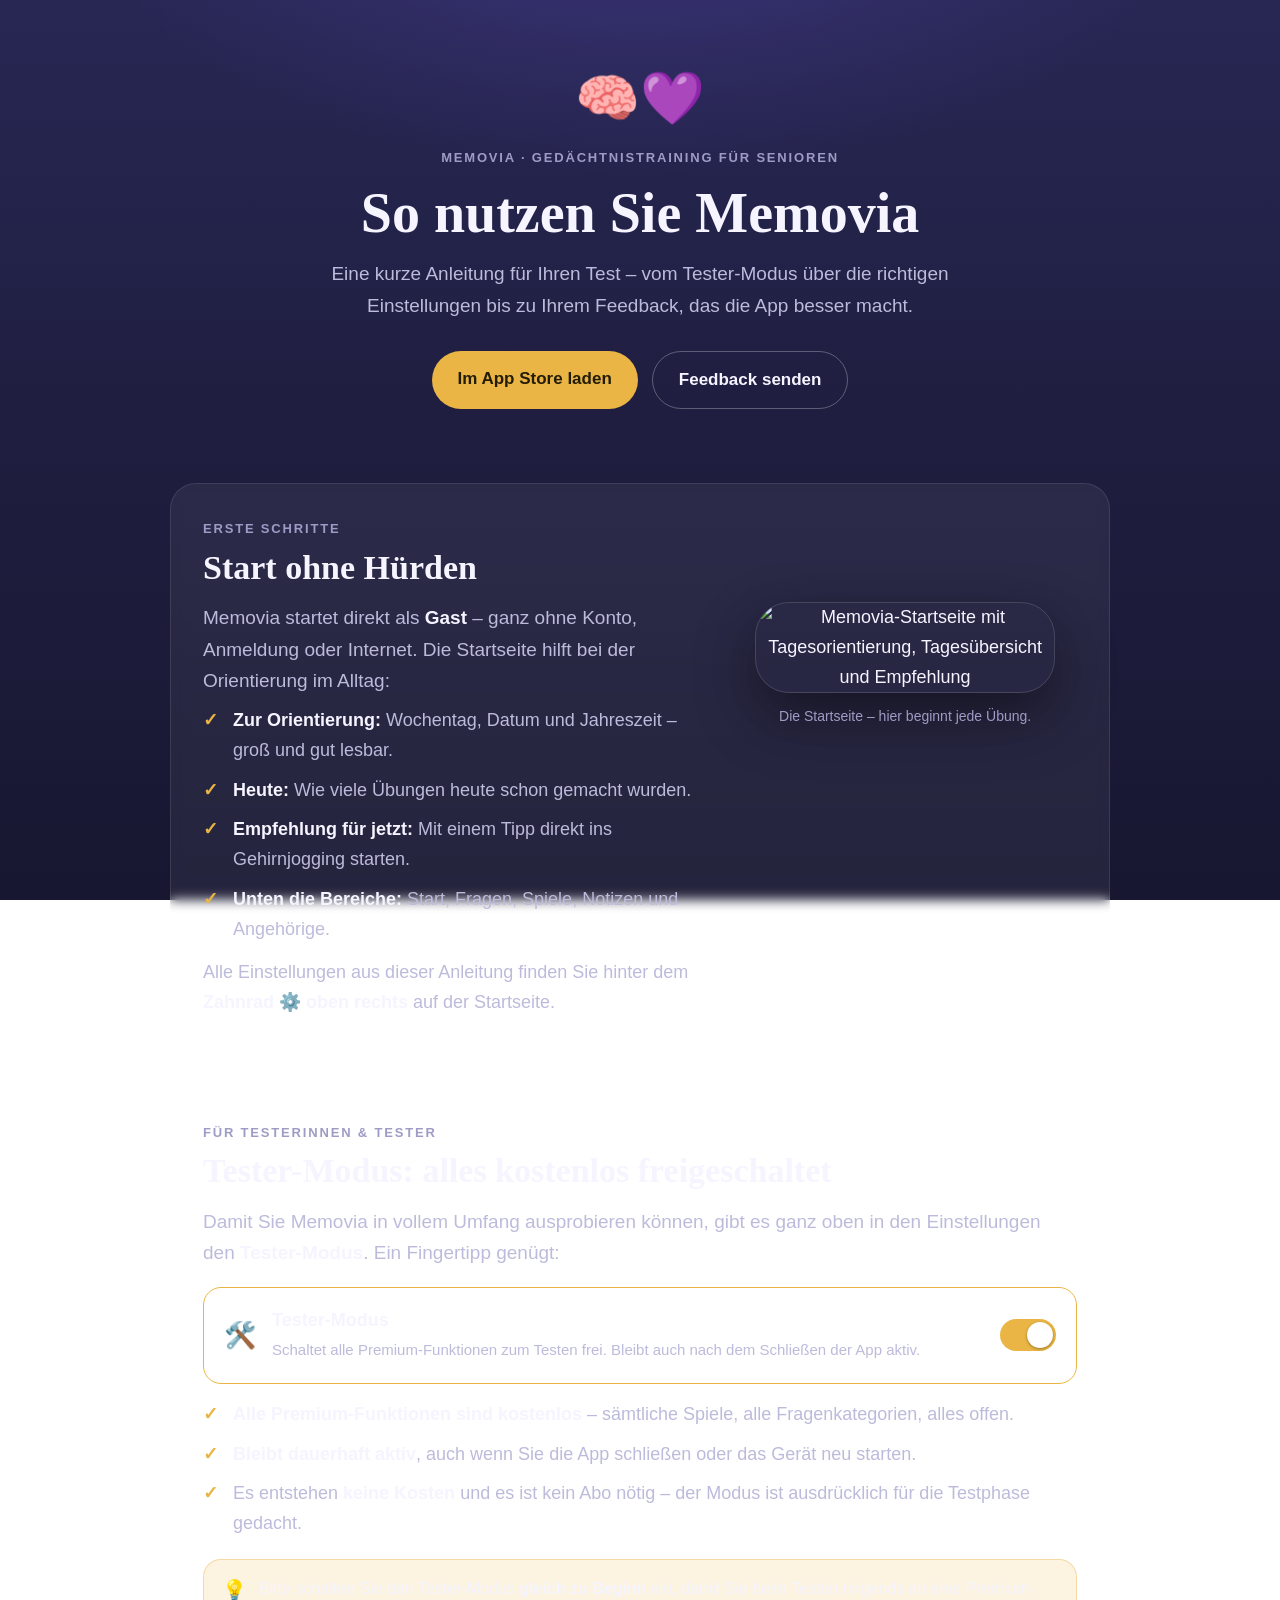
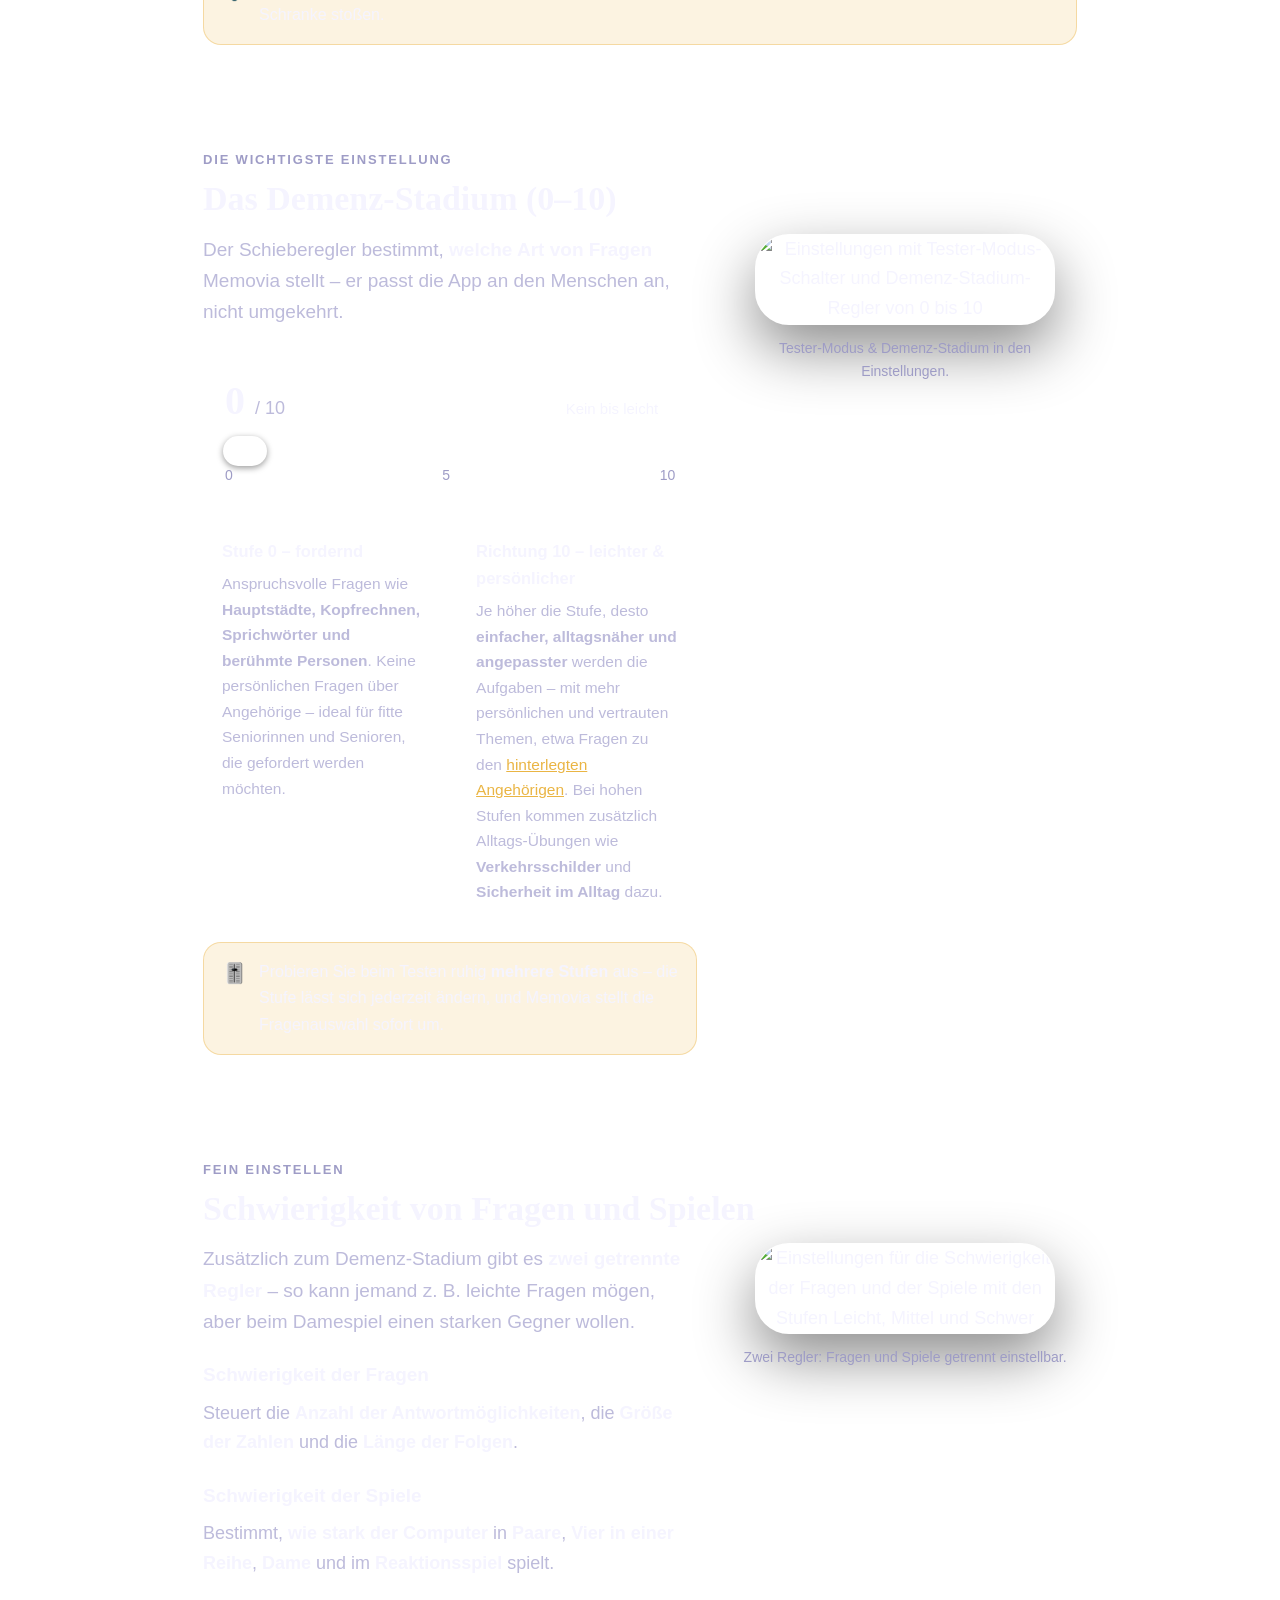
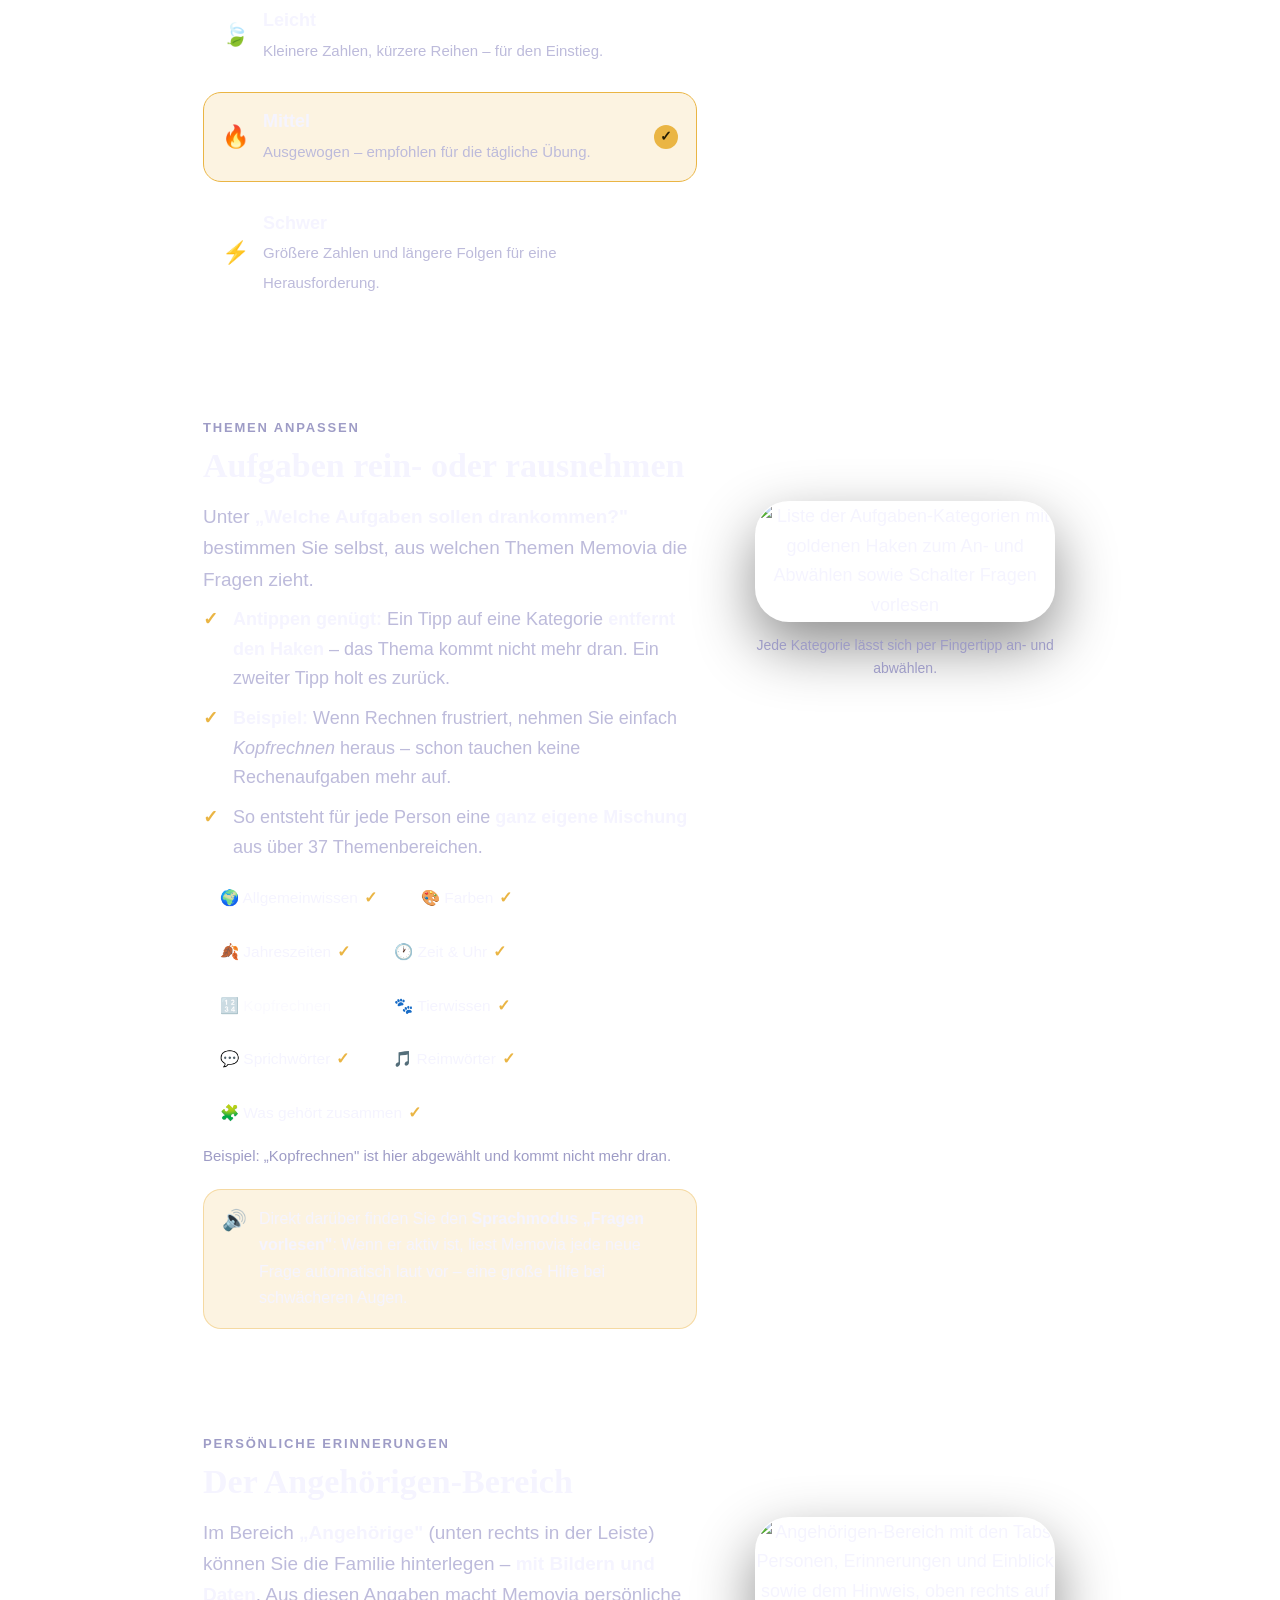
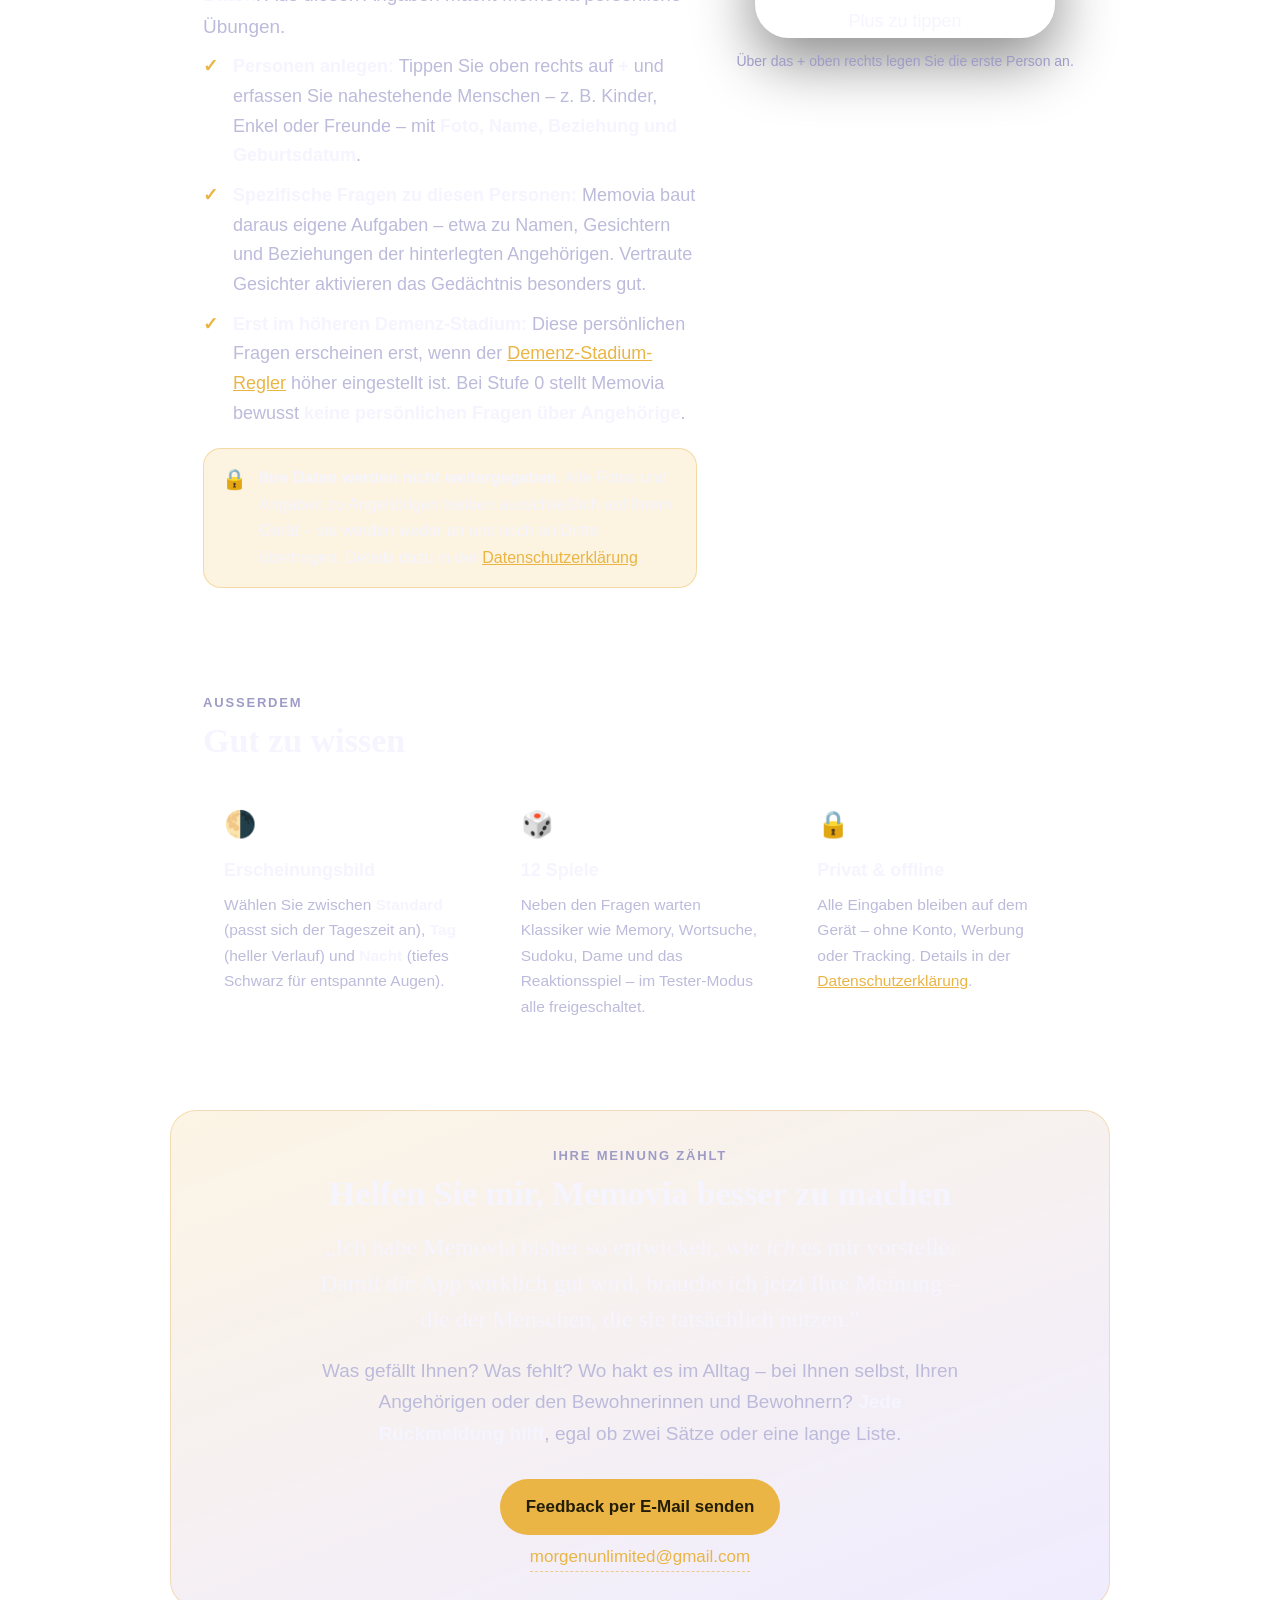
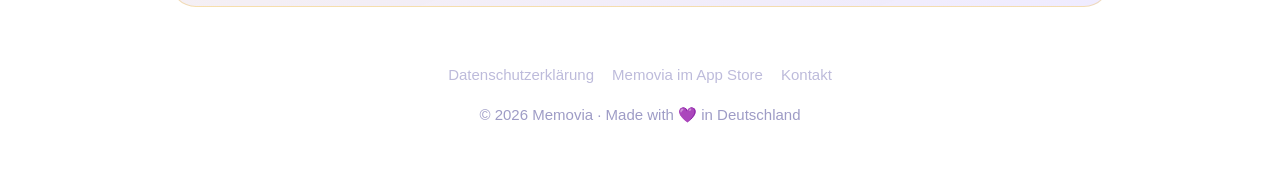
==== anleitung.html @ 02085c8c "Add files via upload" ====
<!DOCTYPE html>
<html lang="de">
<head>
<meta charset="UTF-8">
<meta name="viewport" content="width=device-width, initial-scale=1.0">
<title>Anleitung · Memovia</title>
<meta name="description" content="So nutzen Sie Memovia richtig: Tester-Modus, Demenz-Stadium, Schwierigkeit von Fragen und Spielen, Aufgaben auswählen – und wie Sie mir Ihr Feedback senden.">
<style>
  :root{
    --bg-top:#282754;
    --bg-mid:#1f1e40;
    --bg-bottom:#181731;
    --card:rgba(255,255,255,.06);
    --card-strong:rgba(255,255,255,.09);
    --card-border:rgba(255,255,255,.10);
    --gold:#EAB544;
    --gold-deep:#D99F2B;
    --gold-soft:rgba(234,181,68,.16);
    --text:#F5F4FF;
    --muted:#BDBBDB;
    --eyebrow:#9E9CC6;
    --radius:26px;
    --radius-sm:18px;
    --serif:'Iowan Old Style','Palatino Linotype','Book Antiqua',Georgia,'Times New Roman',serif;
    --sans:-apple-system,BlinkMacSystemFont,'SF Pro Text','Segoe UI',Roboto,'Helvetica Neue',Arial,sans-serif;
  }
  *{margin:0;padding:0;box-sizing:border-box;}
  html{scroll-behavior:smooth;}
  @media (prefers-reduced-motion: reduce){ html{scroll-behavior:auto;} }
  body{
    font-family:var(--sans);
    color:var(--text);
    background:
      radial-gradient(900px 480px at 50% -120px, rgba(126,97,255,.22), transparent 62%),
      linear-gradient(180deg, var(--bg-top) 0%, var(--bg-mid) 46%, var(--bg-bottom) 100%);
    background-attachment:fixed;
    font-size:18px;
    line-height:1.65;
    -webkit-font-smoothing:antialiased;
  }
  .wrap{max-width:980px;margin:0 auto;padding:0 20px 64px;}

  /* ---------- Header ---------- */
  header{padding:72px 0 40px;text-align:center;}
  .logo{font-size:52px;line-height:1;margin-bottom:18px;}
  .eyebrow{
    font-size:13px;font-weight:700;letter-spacing:.14em;text-transform:uppercase;
    color:var(--eyebrow);
  }
  h1{
    font-family:var(--serif);
    font-size:clamp(38px,6vw,56px);
    font-weight:700;line-height:1.12;
    margin:10px 0 14px;
  }
  .sub{max-width:620px;margin:0 auto;color:var(--muted);font-size:19px;}
  .cta-row{display:flex;gap:14px;justify-content:center;flex-wrap:wrap;margin-top:30px;}
  .btn{
    display:inline-block;text-decoration:none;font-weight:600;font-size:17px;
    padding:14px 26px;border-radius:999px;transition:transform .15s ease, background .15s ease;
  }
  .btn:active{transform:scale(.97);}
  .btn-gold{background:var(--gold);color:#241d05;}
  .btn-gold:hover{background:#F2C25B;}
  .btn-ghost{border:1.5px solid rgba(255,255,255,.28);color:var(--text);}
  .btn-ghost:hover{background:rgba(255,255,255,.07);}

  /* ---------- Sections / Cards ---------- */
  section{margin-top:34px;}
  .card{
    background:var(--card);
    border:1px solid var(--card-border);
    border-radius:var(--radius);
    padding:34px 32px;
    backdrop-filter:blur(6px);
  }
  .card .eyebrow{display:block;margin-bottom:8px;}
  h2{
    font-family:var(--serif);
    font-size:clamp(26px,3.6vw,34px);
    font-weight:700;line-height:1.2;
    margin-bottom:14px;
  }
  h3{font-size:19px;font-weight:700;margin:22px 0 8px;}
  p{color:var(--muted);}
  p strong, li strong{color:var(--text);font-weight:650;}
  .lead{font-size:19px;}
  ul.clean{list-style:none;margin-top:10px;}
  ul.clean li{
    position:relative;padding-left:30px;margin-bottom:10px;color:var(--muted);
  }
  ul.clean li::before{
    content:"✓";position:absolute;left:0;top:0;
    color:var(--gold);font-weight:800;
  }

  /* Zwei-Spalten-Layout mit Screenshot */
  .row{display:grid;grid-template-columns:1.15fr .8fr;gap:36px;align-items:start;}
  .shot{margin:0;text-align:center;}
  .shot img{
    width:100%;max-width:300px;height:auto;
    border-radius:34px;
    border:1px solid rgba(255,255,255,.14);
    box-shadow:0 24px 60px rgba(0,0,0,.45);
  }
  .shot figcaption{font-size:14px;color:var(--eyebrow);margin-top:12px;}

  /* ---------- Nachgebaute App-Elemente ---------- */
  .ui-toggle-card{
    display:flex;align-items:center;gap:16px;
    background:var(--card-strong);
    border:1.5px solid var(--gold);
    border-radius:var(--radius-sm);
    padding:18px 20px;margin:18px 0 6px;
  }
  .ui-toggle-card .ico{font-size:26px;}
  .ui-toggle-card .txt{flex:1;}
  .ui-toggle-card .txt b{display:block;color:var(--text);font-size:18px;}
  .ui-toggle-card .txt span{font-size:15px;color:var(--muted);}
  .switch{
    flex:none;width:56px;height:32px;border-radius:999px;background:var(--gold);position:relative;
  }
  .switch::after{
    content:"";position:absolute;top:3px;right:3px;width:26px;height:26px;border-radius:50%;
    background:#fff;box-shadow:0 1px 3px rgba(0,0,0,.35);
  }

  .option{
    display:flex;align-items:center;gap:14px;
    background:var(--card-strong);
    border:1.5px solid transparent;
    border-radius:var(--radius-sm);
    padding:14px 18px;margin-top:12px;
  }
  .option .ico{font-size:22px;flex:none;}
  .option .txt{flex:1;}
  .option .txt b{display:block;color:var(--text);}
  .option .txt span{font-size:15px;color:var(--muted);}
  .option .ring{
    flex:none;width:24px;height:24px;border-radius:50%;
    border:2px solid rgba(255,255,255,.35);
  }
  .option.selected{border-color:var(--gold);background:var(--gold-soft);}
  .option.selected .ring{
    border:none;background:var(--gold);color:#241d05;
    display:flex;align-items:center;justify-content:center;
    font-size:14px;font-weight:900;
  }
  .option.selected .ring::after{content:"✓";}

  /* Slider-Nachbau Demenz-Stadium */
  .slider-demo{
    background:var(--card-strong);
    border-radius:var(--radius-sm);
    padding:22px 22px 16px;margin-top:18px;
  }
  .slider-top{display:flex;align-items:baseline;justify-content:space-between;gap:12px;margin-bottom:14px;}
  .slider-top .big{font-family:var(--serif);font-size:40px;font-weight:700;}
  .slider-top .big small{font-size:18px;color:var(--muted);font-family:var(--sans);font-weight:500;}
  .pill{
    border:1px solid rgba(255,255,255,.3);border-radius:999px;
    padding:6px 16px;font-size:15px;color:var(--text);white-space:nowrap;
  }
  .track{position:relative;height:6px;border-radius:999px;background:rgba(255,255,255,.18);}
  .knob{
    position:absolute;left:0;top:50%;transform:translate(-2px,-50%);
    width:44px;height:30px;border-radius:999px;background:#fff;
    box-shadow:0 2px 6px rgba(0,0,0,.4);
  }
  .scale{display:flex;justify-content:space-between;font-size:14px;color:var(--eyebrow);margin-top:10px;}
  .stage-grid{display:grid;grid-template-columns:1fr 1fr;gap:14px;margin-top:18px;}
  .stage{
    background:rgba(255,255,255,.05);border:1px solid var(--card-border);
    border-radius:var(--radius-sm);padding:16px 18px;font-size:15.5px;color:var(--muted);
  }
  .stage b{display:block;color:var(--text);font-size:16.5px;margin-bottom:6px;}

  /* Kategorien-Chips */
  .chips{display:flex;flex-wrap:wrap;gap:10px;margin-top:14px;}
  .chip{
    background:var(--card-strong);border:1px solid var(--card-border);
    border-radius:999px;padding:8px 16px;font-size:15.5px;color:var(--text);white-space:nowrap;
  }
  .chip .ok{color:var(--gold);font-weight:800;margin-left:6px;}
  .chip.off{opacity:.45;}
  .chip.off .ok{visibility:hidden;}

  .hint{
    display:flex;gap:12px;align-items:flex-start;
    background:var(--gold-soft);border:1px solid rgba(234,181,68,.4);
    border-radius:var(--radius-sm);padding:16px 18px;margin-top:20px;
    font-size:16px;color:var(--text);
  }
  .hint .ico{font-size:20px;line-height:1.4;}

  /* Gut zu wissen */
  .mini-grid{display:grid;grid-template-columns:repeat(3,1fr);gap:16px;margin-top:20px;}
  .mini{
    background:var(--card-strong);border:1px solid var(--card-border);
    border-radius:var(--radius-sm);padding:20px;
  }
  .mini .ico{font-size:26px;margin-bottom:10px;display:block;}
  .mini b{display:block;margin-bottom:6px;}
  .mini p{font-size:15.5px;}

  /* Feedback */
  .feedback{
    text-align:center;
    background:linear-gradient(160deg, rgba(234,181,68,.14), rgba(126,97,255,.12));
    border:1px solid rgba(234,181,68,.35);
  }
  .feedback .lead{max-width:640px;margin:0 auto 6px;}
  .mail{
    display:inline-block;margin-top:8px;font-size:17px;color:var(--gold);
    text-decoration:none;border-bottom:1px dashed rgba(234,181,68,.6);
  }
  .quote{
    font-family:var(--serif);font-size:clamp(20px,3vw,24px);color:var(--text);
    max-width:660px;margin:6px auto 18px;line-height:1.5;
  }

  footer{
    text-align:center;margin-top:56px;color:var(--eyebrow);font-size:15px;
  }
  footer a{color:var(--muted);text-decoration:none;border-bottom:1px solid rgba(255,255,255,.2);}
  footer a:hover{color:var(--text);}
  .foot-links{display:flex;gap:18px;justify-content:center;flex-wrap:wrap;margin-bottom:14px;}

  a:focus-visible,.btn:focus-visible{outline:3px solid var(--gold);outline-offset:3px;border-radius:8px;}

  @media (max-width:760px){
    body{font-size:17px;}
    .card{padding:26px 20px;}
    .row{grid-template-columns:1fr;gap:26px;}
    .shot{order:2;}
    .stage-grid{grid-template-columns:1fr;}
    .mini-grid{grid-template-columns:1fr;}
    header{padding:56px 0 32px;}
  }
</style>
</head>
<body>
<div class="wrap">

  <!-- ================= HEADER ================= -->
  <header>
    <div class="logo">🧠💜</div>
    <span class="eyebrow">Memovia · Gedächtnistraining für Senioren</span>
    <h1>So nutzen Sie Memovia</h1>
    <p class="sub">Eine kurze Anleitung für Ihren Test – vom Tester-Modus über die richtigen
    Einstellungen bis zu Ihrem Feedback, das die App besser macht.</p>
    <div class="cta-row">
      <a class="btn btn-gold" href="https://apps.apple.com/de/app/id6776669353">Im App&nbsp;Store laden</a>
      <a class="btn btn-ghost" href="#feedback">Feedback senden</a>
    </div>
  </header>

  <!-- ================= ERSTE SCHRITTE ================= -->
  <section>
    <div class="card">
      <span class="eyebrow">Erste Schritte</span>
      <h2>Start ohne Hürden</h2>
      <div class="row">
        <div>
          <p class="lead">Memovia startet direkt als <strong>Gast</strong> – ganz ohne Konto,
          Anmeldung oder Internet. Die Startseite hilft bei der Orientierung im Alltag:</p>
          <ul class="clean">
            <li><strong>Zur Orientierung:</strong> Wochentag, Datum und Jahreszeit – groß und gut lesbar.</li>
            <li><strong>Heute:</strong> Wie viele Übungen heute schon gemacht wurden.</li>
            <li><strong>Empfehlung für jetzt:</strong> Mit einem Tipp direkt ins Gehirnjogging starten.</li>
            <li><strong>Unten die Bereiche:</strong> Start, Fragen, Spiele, Notizen und Angehörige.</li>
          </ul>
          <p style="margin-top:14px;">Alle Einstellungen aus dieser Anleitung finden Sie hinter dem
          <strong>Zahnrad&nbsp;⚙️ oben rechts</strong> auf der Startseite.</p>
        </div>
        <figure class="shot">
          <img src="images/01-startseite.png" alt="Memovia-Startseite mit Tagesorientierung, Tagesübersicht und Empfehlung">
          <figcaption>Die Startseite – hier beginnt jede Übung.</figcaption>
        </figure>
      </div>
    </div>
  </section>

  <!-- ================= TESTER-MODUS ================= -->
  <section>
    <div class="card">
      <span class="eyebrow">Für Testerinnen &amp; Tester</span>
      <h2>Tester-Modus: alles kostenlos freigeschaltet</h2>
      <p class="lead">Damit Sie Memovia in vollem Umfang ausprobieren können, gibt es ganz oben in den
      Einstellungen den <strong>Tester-Modus</strong>. Ein Fingertipp genügt:</p>

      <div class="ui-toggle-card" role="img" aria-label="Tester-Modus, eingeschaltet">
        <span class="ico">🛠️</span>
        <span class="txt">
          <b>Tester-Modus</b>
          <span>Schaltet alle Premium-Funktionen zum Testen frei. Bleibt auch nach dem Schließen der App aktiv.</span>
        </span>
        <span class="switch" aria-hidden="true"></span>
      </div>

      <ul class="clean" style="margin-top:16px;">
        <li><strong>Alle Premium-Funktionen sind kostenlos</strong> – sämtliche Spiele, alle Fragenkategorien, alles offen.</li>
        <li><strong>Bleibt dauerhaft aktiv</strong>, auch wenn Sie die App schließen oder das Gerät neu starten.</li>
        <li>Es entstehen <strong>keine Kosten</strong> und es ist kein Abo nötig – der Modus ist ausdrücklich für die Testphase gedacht.</li>
      </ul>

      <div class="hint">
        <span class="ico">💡</span>
        <span>Bitte schalten Sie den Tester-Modus <strong>gleich zu Beginn</strong> ein, damit Sie beim
        Testen nirgends an eine Premium-Schranke stoßen.</span>
      </div>
    </div>
  </section>

  <!-- ================= DEMENZ-STADIUM ================= -->
  <section id="demenz">
    <div class="card">
      <span class="eyebrow">Die wichtigste Einstellung</span>
      <h2>Das Demenz-Stadium (0–10)</h2>
      <div class="row">
        <div>
          <p class="lead">Der Schieberegler bestimmt, <strong>welche Art von Fragen</strong> Memovia stellt –
          er passt die App an den Menschen an, nicht umgekehrt.</p>

          <div class="slider-demo" role="img" aria-label="Demenz-Stadium-Regler, Stufe 0 von 10, Beschriftung: Kein bis leicht">
            <div class="slider-top">
              <span class="big">0 <small>/ 10</small></span>
              <span class="pill">Kein bis leicht</span>
            </div>
            <div class="track"><span class="knob"></span></div>
            <div class="scale"><span>0</span><span>5</span><span>10</span></div>
          </div>

          <div class="stage-grid">
            <div class="stage">
              <b>Stufe 0 – fordernd</b>
              Anspruchsvolle Fragen wie <strong>Hauptstädte, Kopfrechnen, Sprichwörter und berühmte
              Personen</strong>. Keine persönlichen Fragen über Angehörige – ideal für fitte
              Seniorinnen und Senioren, die gefordert werden möchten.
            </div>
            <div class="stage">
              <b>Richtung 10 – leichter &amp; persönlicher</b>
              Je höher die Stufe, desto <strong>einfacher, alltagsnäher und angepasster</strong> werden
              die Aufgaben – mit mehr persönlichen und vertrauten Themen, etwa Fragen zu den
              <a href="#angehoerige" style="color:var(--gold);">hinterlegten Angehörigen</a>. Bei
              hohen Stufen kommen zusätzlich Alltags-Übungen wie <strong>Verkehrsschilder</strong>
              und <strong>Sicherheit im Alltag</strong> dazu.
            </div>
          </div>

          <div class="hint">
            <span class="ico">🎚️</span>
            <span>Probieren Sie beim Testen ruhig <strong>mehrere Stufen</strong> aus – die Stufe lässt
            sich jederzeit ändern, und Memovia stellt die Fragenauswahl sofort um.</span>
          </div>
        </div>
        <figure class="shot">
          <img src="images/02-tester-demenz.png" alt="Einstellungen mit Tester-Modus-Schalter und Demenz-Stadium-Regler von 0 bis 10">
          <figcaption>Tester-Modus &amp; Demenz-Stadium in den Einstellungen.</figcaption>
        </figure>
      </div>
    </div>
  </section>

  <!-- ================= SCHWIERIGKEIT ================= -->
  <section>
    <div class="card">
      <span class="eyebrow">Fein einstellen</span>
      <h2>Schwierigkeit von Fragen und Spielen</h2>
      <div class="row">
        <div>
          <p class="lead">Zusätzlich zum Demenz-Stadium gibt es <strong>zwei getrennte Regler</strong> –
          so kann jemand z.&nbsp;B. leichte Fragen mögen, aber beim Damespiel einen starken Gegner wollen.</p>

          <h3>Schwierigkeit der Fragen</h3>
          <p>Steuert die <strong>Anzahl der Antwortmöglichkeiten</strong>, die <strong>Größe der
          Zahlen</strong> und die <strong>Länge der Folgen</strong>.</p>

          <h3>Schwierigkeit der Spiele</h3>
          <p>Bestimmt, <strong>wie stark der Computer</strong> in <strong>Paare</strong>,
          <strong>Vier in einer Reihe</strong>, <strong>Dame</strong> und im
          <strong>Reaktionsspiel</strong> spielt.</p>

          <div aria-label="Beispiel der drei Schwierigkeitsstufen">
            <div class="option">
              <span class="ico">🍃</span>
              <span class="txt"><b>Leicht</b><span>Kleinere Zahlen, kürzere Reihen – für den Einstieg.</span></span>
              <span class="ring"></span>
            </div>
            <div class="option selected">
              <span class="ico">🔥</span>
              <span class="txt"><b>Mittel</b><span>Ausgewogen – empfohlen für die tägliche Übung.</span></span>
              <span class="ring"></span>
            </div>
            <div class="option">
              <span class="ico">⚡</span>
              <span class="txt"><b>Schwer</b><span>Größere Zahlen und längere Folgen für eine Herausforderung.</span></span>
              <span class="ring"></span>
            </div>
          </div>
        </div>
        <figure class="shot">
          <img src="images/03-schwierigkeit.png" alt="Einstellungen für die Schwierigkeit der Fragen und der Spiele mit den Stufen Leicht, Mittel und Schwer">
          <figcaption>Zwei Regler: Fragen und Spiele getrennt einstellbar.</figcaption>
        </figure>
      </div>
    </div>
  </section>

  <!-- ================= AUFGABEN AUSWÄHLEN ================= -->
  <section>
    <div class="card">
      <span class="eyebrow">Themen anpassen</span>
      <h2>Aufgaben rein- oder rausnehmen</h2>
      <div class="row">
        <div>
          <p class="lead">Unter <strong>„Welche Aufgaben sollen drankommen?"</strong> bestimmen Sie
          selbst, aus welchen Themen Memovia die Fragen zieht.</p>
          <ul class="clean">
            <li><strong>Antippen genügt:</strong> Ein Tipp auf eine Kategorie <strong>entfernt den
            Haken</strong> – das Thema kommt nicht mehr dran. Ein zweiter Tipp holt es zurück.</li>
            <li><strong>Beispiel:</strong> Wenn Rechnen frustriert, nehmen Sie einfach
            <em>Kopfrechnen</em> heraus – schon tauchen keine Rechenaufgaben mehr auf.</li>
            <li>So entsteht für jede Person eine <strong>ganz eigene Mischung</strong> aus über
            37 Themenbereichen.</li>
          </ul>

          <div class="chips" aria-label="Beispiele für Aufgaben-Kategorien">
            <span class="chip">🌍 Allgemeinwissen<span class="ok">✓</span></span>
            <span class="chip">🎨 Farben<span class="ok">✓</span></span>
            <span class="chip">🍂 Jahreszeiten<span class="ok">✓</span></span>
            <span class="chip">🕐 Zeit &amp; Uhr<span class="ok">✓</span></span>
            <span class="chip off">🔢 Kopfrechnen<span class="ok">✓</span></span>
            <span class="chip">🐾 Tierwissen<span class="ok">✓</span></span>
            <span class="chip">💬 Sprichwörter<span class="ok">✓</span></span>
            <span class="chip">🎵 Reimwörter<span class="ok">✓</span></span>
            <span class="chip">🧩 Was gehört zusammen<span class="ok">✓</span></span>
          </div>
          <p style="font-size:15px;margin-top:10px;color:var(--eyebrow);">Beispiel: „Kopfrechnen" ist hier abgewählt und kommt nicht mehr dran.</p>

          <div class="hint">
            <span class="ico">🔊</span>
            <span>Direkt darüber finden Sie den <strong>Sprachmodus „Fragen vorlesen"</strong>:
            Wenn er aktiv ist, liest Memovia jede neue Frage automatisch laut vor – eine große
            Hilfe bei schwächeren Augen.</span>
          </div>
        </div>
        <figure class="shot">
          <img src="images/04-aufgaben.png" alt="Liste der Aufgaben-Kategorien mit goldenen Haken zum An- und Abwählen sowie Schalter Fragen vorlesen">
          <figcaption>Jede Kategorie lässt sich per Fingertipp an- und abwählen.</figcaption>
        </figure>
      </div>
    </div>
  </section>

  <!-- ================= ANGEHÖRIGE ================= -->
  <section id="angehoerige">
    <div class="card">
      <span class="eyebrow">Persönliche Erinnerungen</span>
      <h2>Der Angehörigen-Bereich</h2>
      <div class="row">
        <div>
          <p class="lead">Im Bereich <strong>„Angehörige"</strong> (unten rechts in der Leiste)
          können Sie die Familie hinterlegen – <strong>mit Bildern und Daten</strong>. Aus diesen
          Angaben macht Memovia persönliche Übungen.</p>
          <ul class="clean">
            <li><strong>Personen anlegen:</strong> Tippen Sie oben rechts auf <strong>+</strong> und
            erfassen Sie nahestehende Menschen – z.&nbsp;B. Kinder, Enkel oder Freunde – mit
            <strong>Foto, Name, Beziehung und Geburtsdatum</strong>.</li>
            <li><strong>Spezifische Fragen zu diesen Personen:</strong> Memovia baut daraus eigene
            Aufgaben – etwa zu Namen, Gesichtern und Beziehungen der hinterlegten Angehörigen.
            Vertraute Gesichter aktivieren das Gedächtnis besonders gut.</li>
            <li><strong>Erst im höheren Demenz-Stadium:</strong> Diese persönlichen Fragen
            erscheinen erst, wenn der <a href="#demenz" style="color:var(--gold);">Demenz-Stadium-Regler</a>
            höher eingestellt ist. Bei Stufe&nbsp;0 stellt Memovia bewusst
            <strong>keine persönlichen Fragen über Angehörige</strong>.</li>
          </ul>

          <div class="hint">
            <span class="ico">🔒</span>
            <span><strong>Ihre Daten werden nicht weitergegeben.</strong> Alle Fotos und Angaben zu
            Angehörigen bleiben ausschließlich auf Ihrem Gerät – sie werden weder an uns noch an
            Dritte übertragen. Details dazu in der
            <a href="./" style="color:var(--gold);">Datenschutzerklärung</a>.</span>
          </div>
        </div>
        <figure class="shot">
          <img src="images/05-angehoerige.png" alt="Angehörigen-Bereich mit den Tabs Personen, Erinnerungen und Einblick sowie dem Hinweis, oben rechts auf Plus zu tippen">
          <figcaption>Über das + oben rechts legen Sie die erste Person an.</figcaption>
        </figure>
      </div>
    </div>
  </section>

  <!-- ================= GUT ZU WISSEN ================= -->
  <section>
    <div class="card">
      <span class="eyebrow">Außerdem</span>
      <h2>Gut zu wissen</h2>
      <div class="mini-grid">
        <div class="mini">
          <span class="ico">🌗</span>
          <b>Erscheinungsbild</b>
          <p>Wählen Sie zwischen <strong>Standard</strong> (passt sich der Tageszeit an),
          <strong>Tag</strong> (heller Verlauf) und <strong>Nacht</strong> (tiefes Schwarz für
          entspannte Augen).</p>
        </div>
        <div class="mini">
          <span class="ico">🎲</span>
          <b>12 Spiele</b>
          <p>Neben den Fragen warten Klassiker wie Memory, Wortsuche, Sudoku, Dame und das
          Reaktionsspiel – im Tester-Modus alle freigeschaltet.</p>
        </div>
        <div class="mini">
          <span class="ico">🔒</span>
          <b>Privat &amp; offline</b>
          <p>Alle Eingaben bleiben auf dem Gerät – ohne Konto, Werbung oder Tracking.
          Details in der <a href="./" style="color:var(--gold);">Datenschutzerklärung</a>.</p>
        </div>
      </div>
    </div>
  </section>

  <!-- ================= FEEDBACK ================= -->
  <section id="feedback">
    <div class="card feedback">
      <span class="eyebrow">Ihre Meinung zählt</span>
      <h2>Helfen Sie mir, Memovia besser zu machen</h2>
      <p class="quote">„Ich habe Memovia bisher so entwickelt, wie <em>ich</em> es mir vorstelle.
      Damit die App wirklich gut wird, brauche ich jetzt Ihre Meinung – die der Menschen,
      die sie tatsächlich nutzen."</p>
      <p class="lead">Was gefällt Ihnen? Was fehlt? Wo hakt es im Alltag – bei Ihnen selbst, Ihren
      Angehörigen oder den Bewohnerinnen und Bewohnern? <strong>Jede Rückmeldung hilft</strong>,
      egal ob zwei Sätze oder eine lange Liste.</p>
      <div class="cta-row">
        <a class="btn btn-gold" href="mailto:morgenunlimited@gmail.com?subject=Mein%20Feedback%20zu%20Memovia">Feedback per E-Mail senden</a>
      </div>
      <a class="mail" href="mailto:morgenunlimited@gmail.com?subject=Mein%20Feedback%20zu%20Memovia">morgenunlimited@gmail.com</a>
    </div>
  </section>

  <!-- ================= FOOTER ================= -->
  <footer>
    <div class="foot-links">
      <a href="./">Datenschutzerklärung</a>
      <a href="https://apps.apple.com/de/app/id6776669353">Memovia im App&nbsp;Store</a>
      <a href="mailto:morgenunlimited@gmail.com">Kontakt</a>
    </div>
    © 2026 Memovia · Made with 💜 in Deutschland
  </footer>

</div>
</body>
</html>
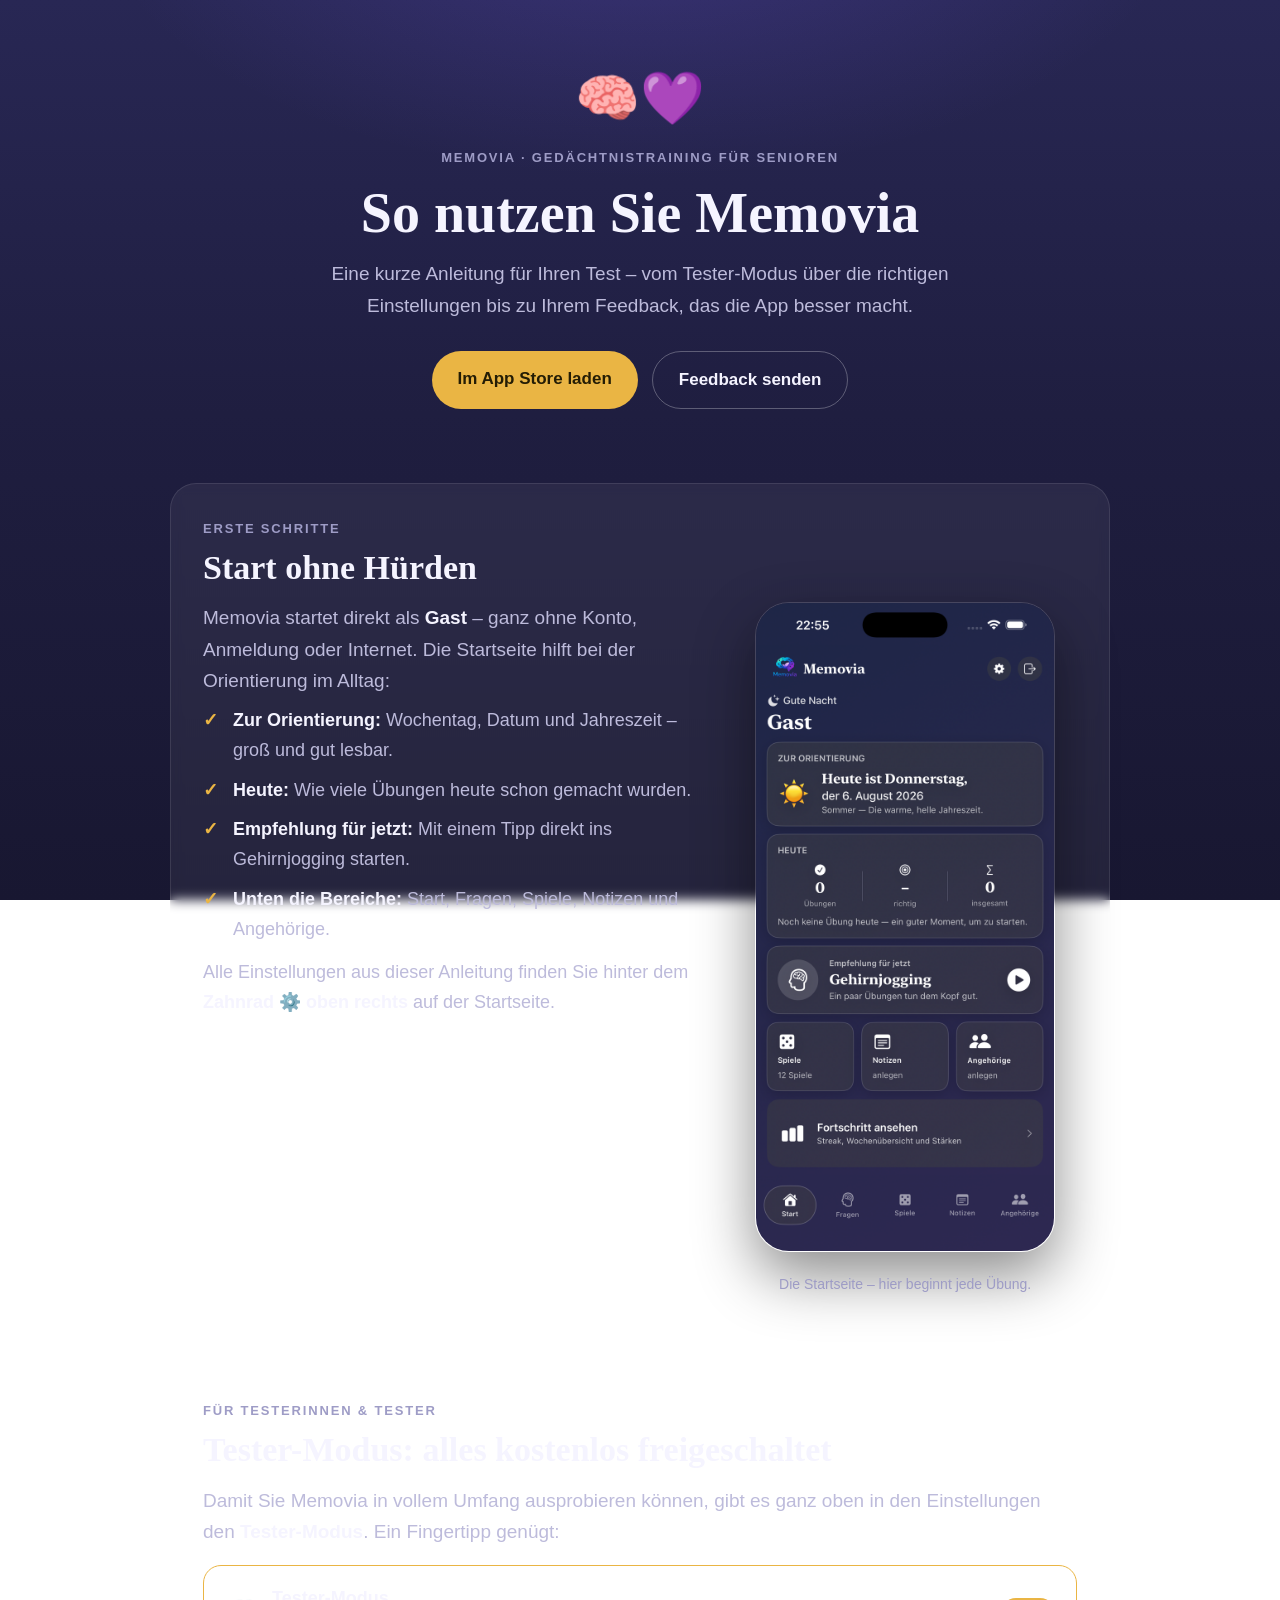
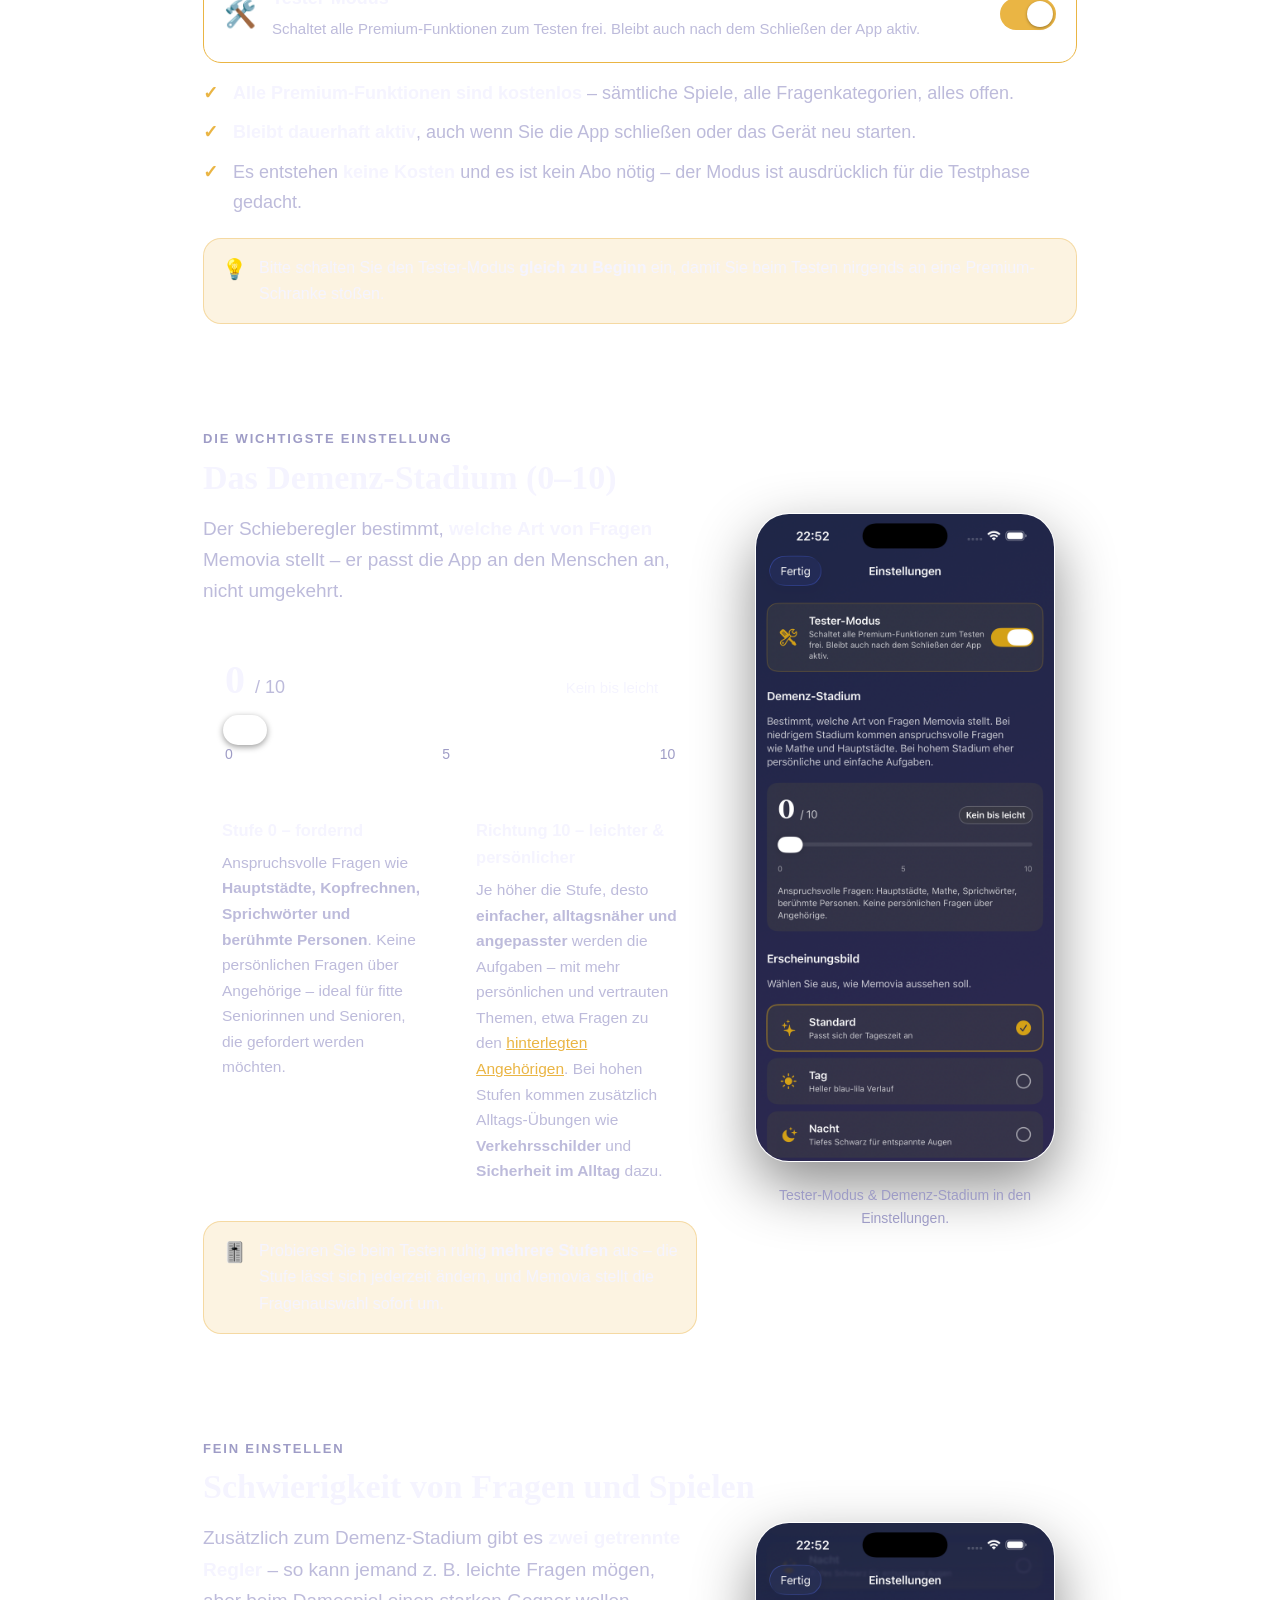
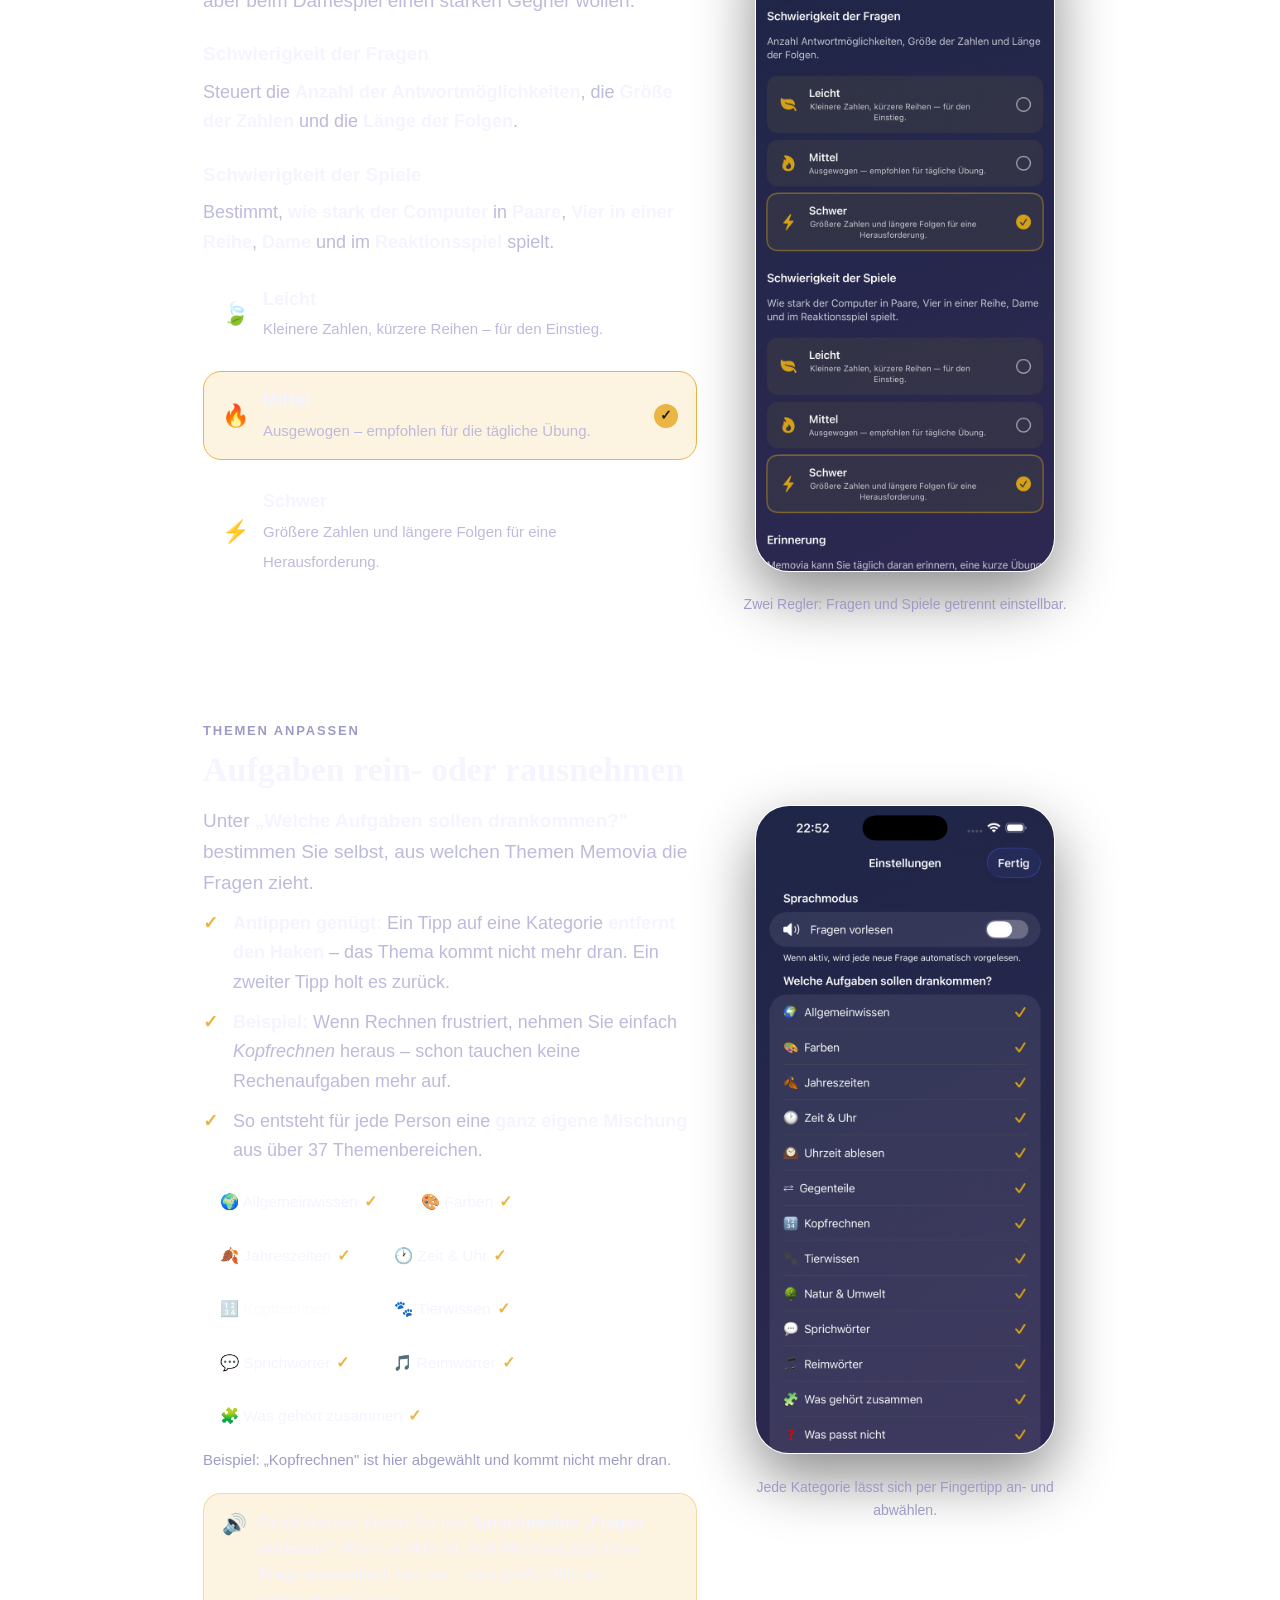
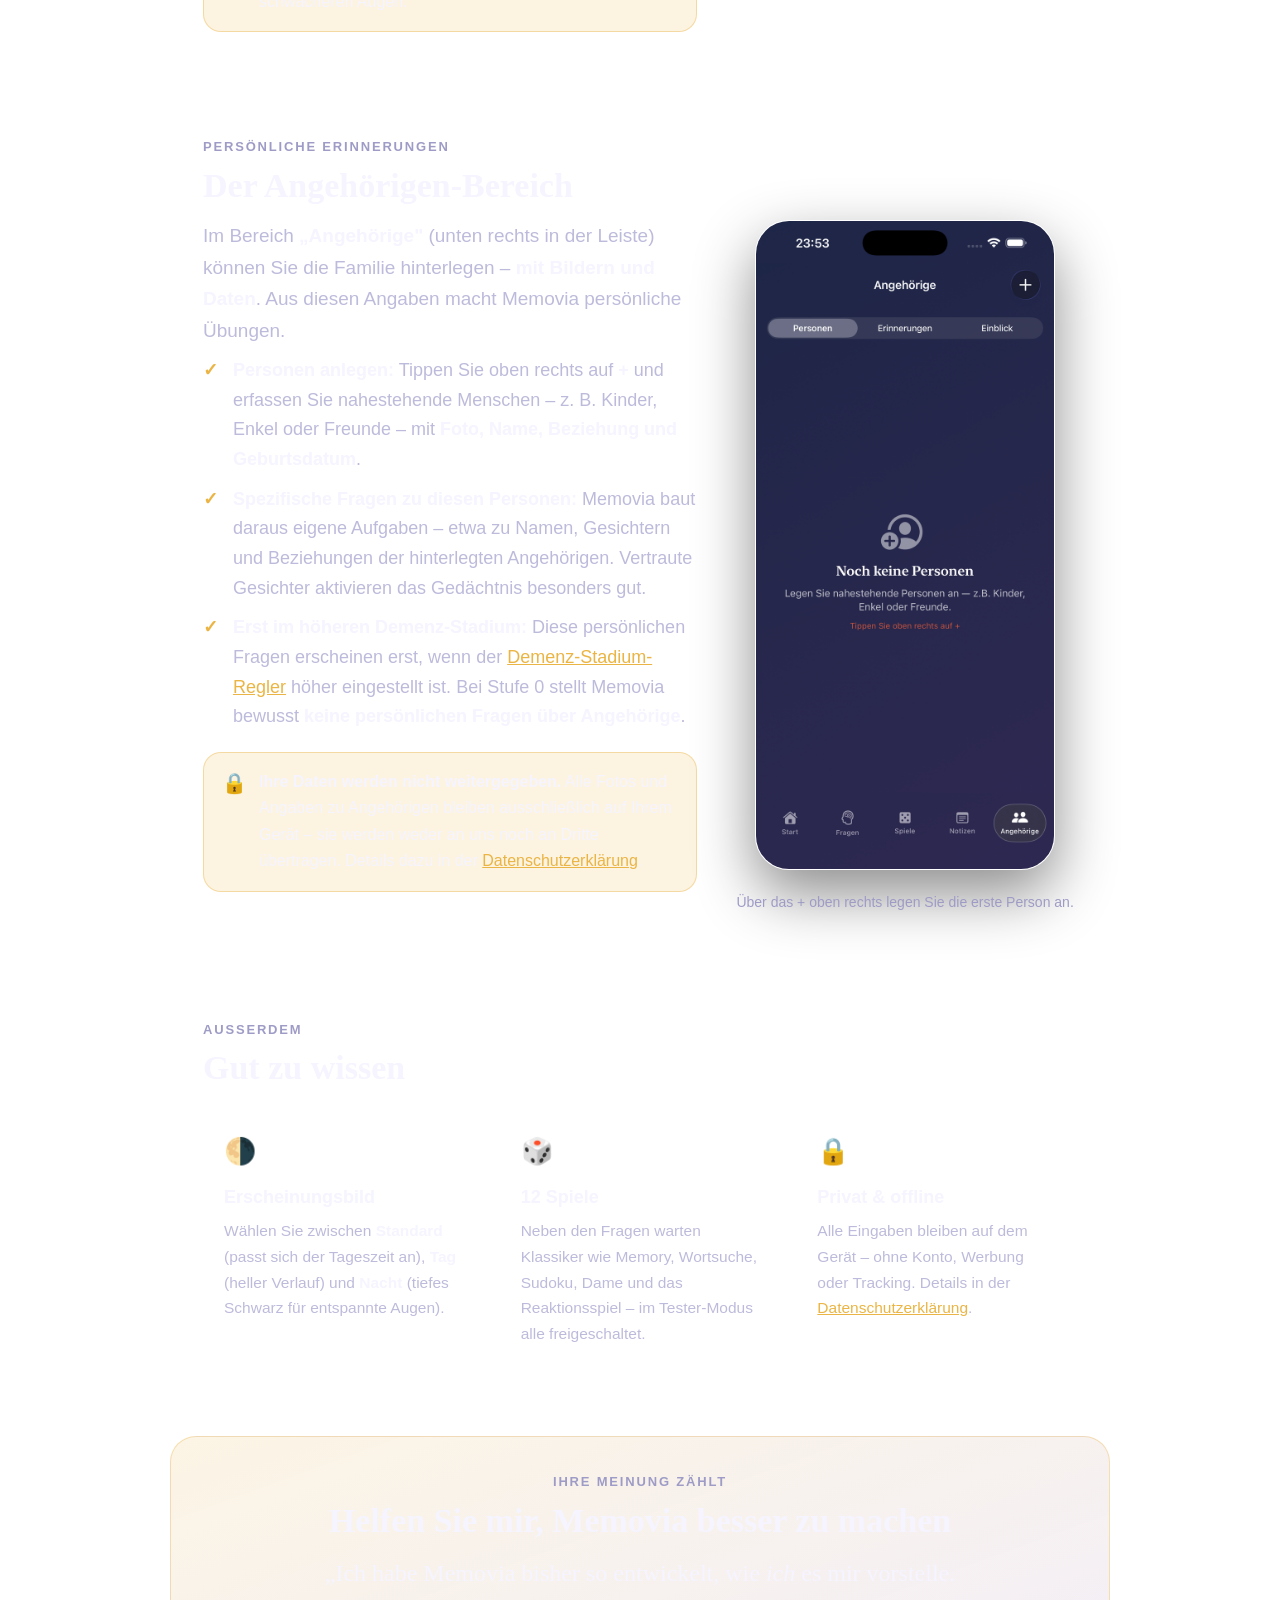
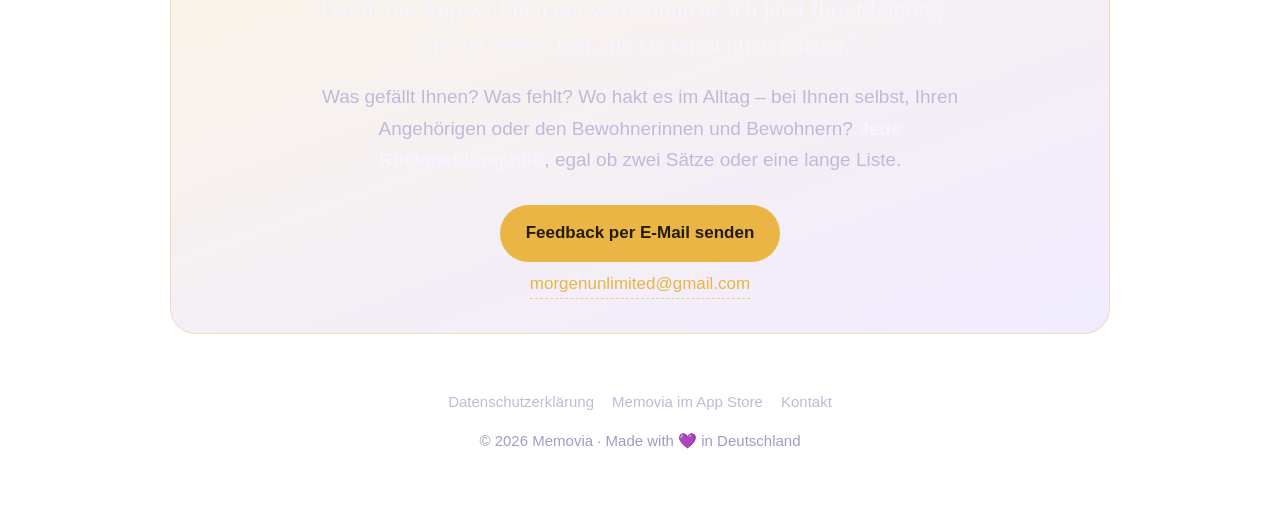
==== commit a7d7b86f: "Add files via upload" ====
--- a/anleitung.html
+++ b/anleitung.html
@@ -274,7 +274,7 @@
           <strong>Zahnrad&nbsp;⚙️ oben rechts</strong> auf der Startseite.</p>
         </div>
         <figure class="shot">
-          <img src="images/01-startseite.png" alt="Memovia-Startseite mit Tagesorientierung, Tagesübersicht und Empfehlung">
+          <img src="01-startseite.png" alt="Memovia-Startseite mit Tagesorientierung, Tagesübersicht und Empfehlung">
           <figcaption>Die Startseite – hier beginnt jede Übung.</figcaption>
         </figure>
       </div>
@@ -355,7 +355,7 @@
           </div>
         </div>
         <figure class="shot">
-          <img src="images/02-tester-demenz.png" alt="Einstellungen mit Tester-Modus-Schalter und Demenz-Stadium-Regler von 0 bis 10">
+          <img src="02-tester-demenz.png" alt="Einstellungen mit Tester-Modus-Schalter und Demenz-Stadium-Regler von 0 bis 10">
           <figcaption>Tester-Modus &amp; Demenz-Stadium in den Einstellungen.</figcaption>
         </figure>
       </div>
@@ -400,7 +400,7 @@
           </div>
         </div>
         <figure class="shot">
-          <img src="images/03-schwierigkeit.png" alt="Einstellungen für die Schwierigkeit der Fragen und der Spiele mit den Stufen Leicht, Mittel und Schwer">
+          <img src="03-schwierigkeit.png" alt="Einstellungen für die Schwierigkeit der Fragen und der Spiele mit den Stufen Leicht, Mittel und Schwer">
           <figcaption>Zwei Regler: Fragen und Spiele getrennt einstellbar.</figcaption>
         </figure>
       </div>
@@ -446,7 +446,7 @@
           </div>
         </div>
         <figure class="shot">
-          <img src="images/04-aufgaben.png" alt="Liste der Aufgaben-Kategorien mit goldenen Haken zum An- und Abwählen sowie Schalter Fragen vorlesen">
+          <img src="04-aufgaben.png" alt="Liste der Aufgaben-Kategorien mit goldenen Haken zum An- und Abwählen sowie Schalter Fragen vorlesen">
           <figcaption>Jede Kategorie lässt sich per Fingertipp an- und abwählen.</figcaption>
         </figure>
       </div>
@@ -485,7 +485,7 @@
           </div>
         </div>
         <figure class="shot">
-          <img src="images/05-angehoerige.png" alt="Angehörigen-Bereich mit den Tabs Personen, Erinnerungen und Einblick sowie dem Hinweis, oben rechts auf Plus zu tippen">
+          <img src="05-angehoerige.png" alt="Angehörigen-Bereich mit den Tabs Personen, Erinnerungen und Einblick sowie dem Hinweis, oben rechts auf Plus zu tippen">
           <figcaption>Über das + oben rechts legen Sie die erste Person an.</figcaption>
         </figure>
       </div>
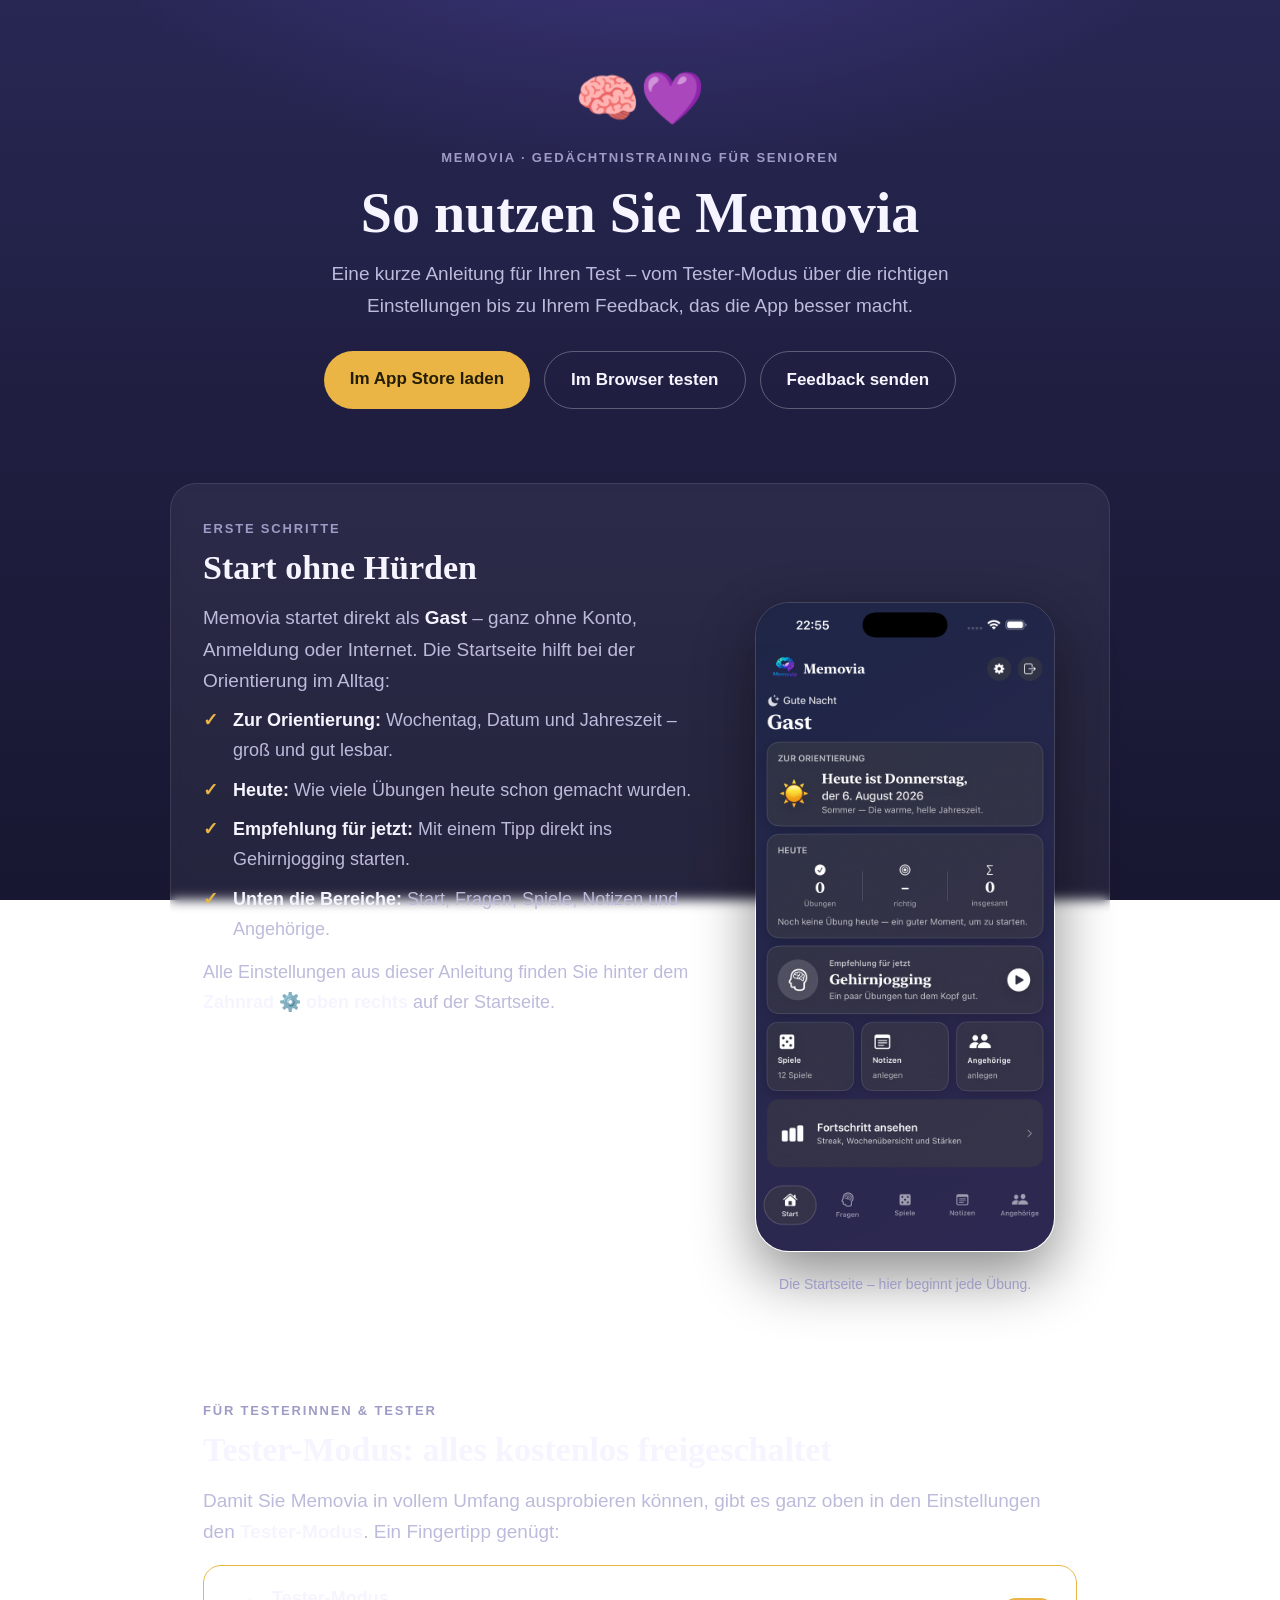
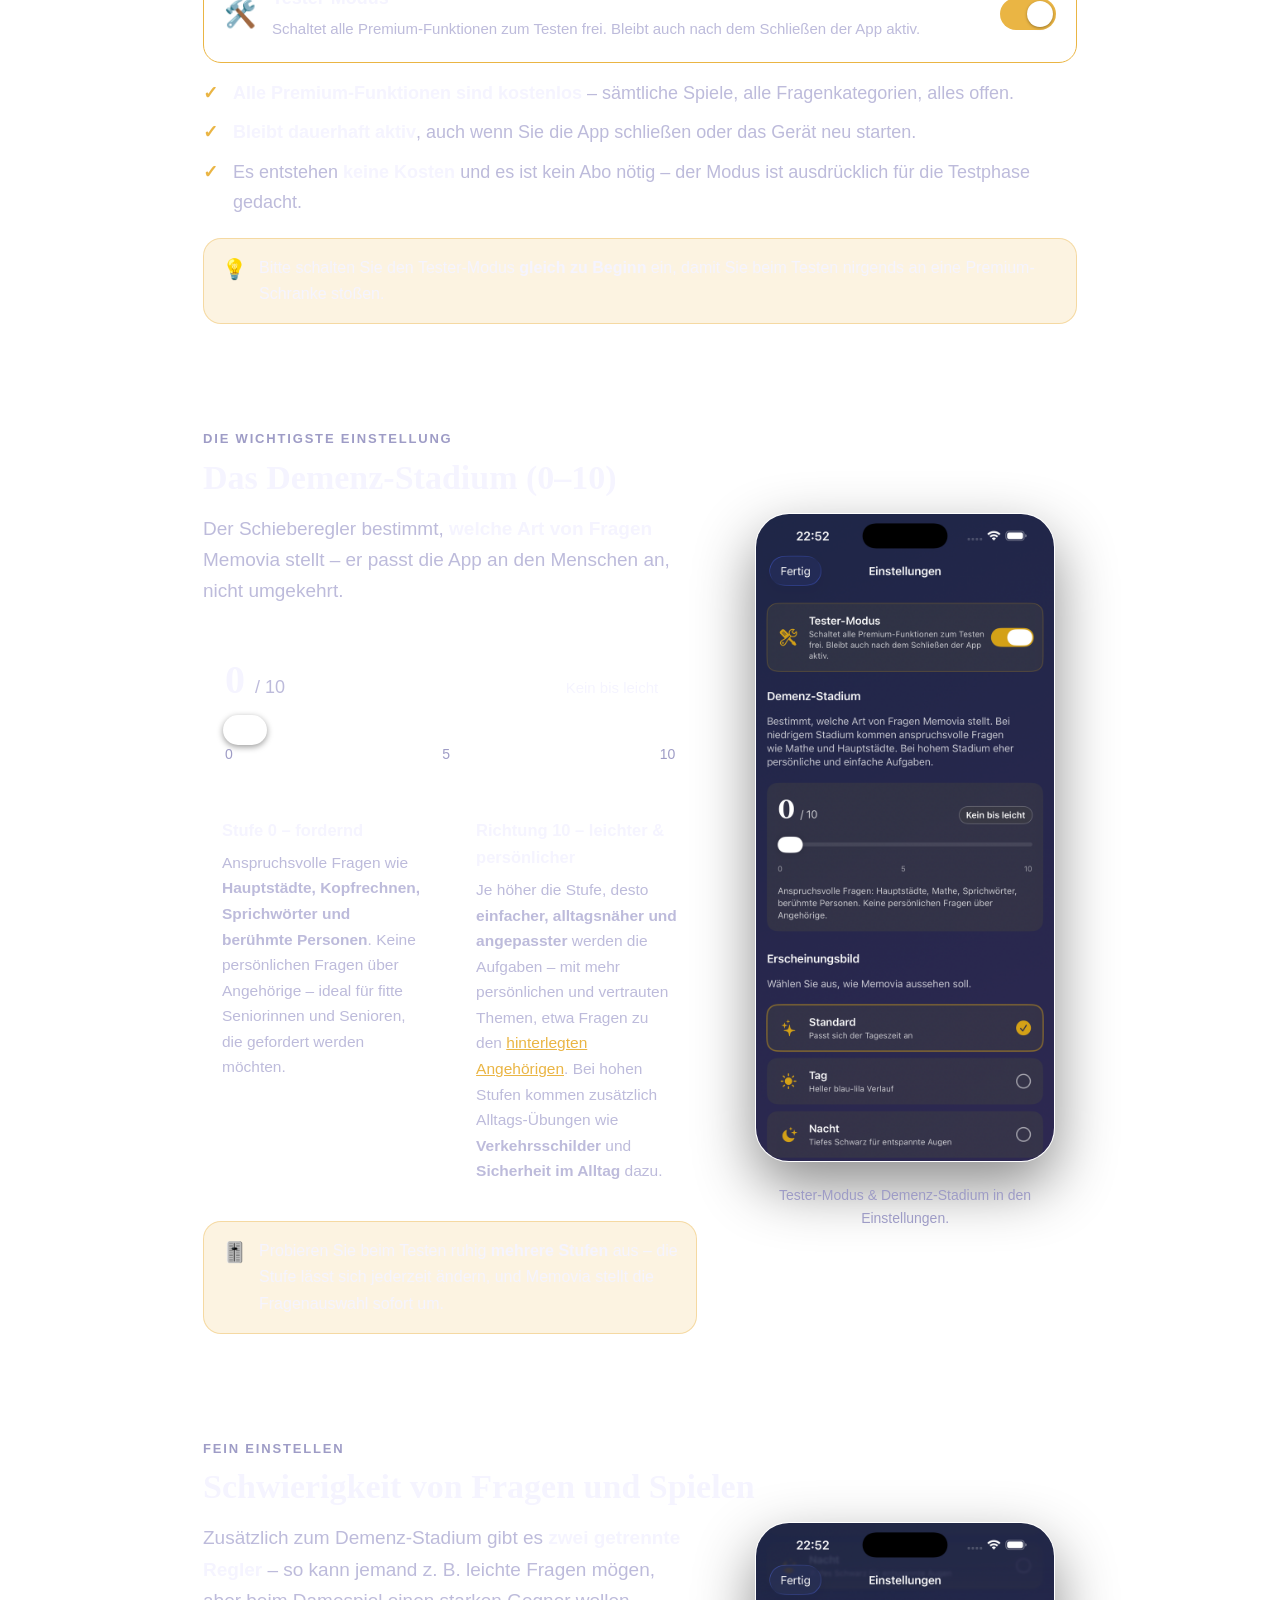
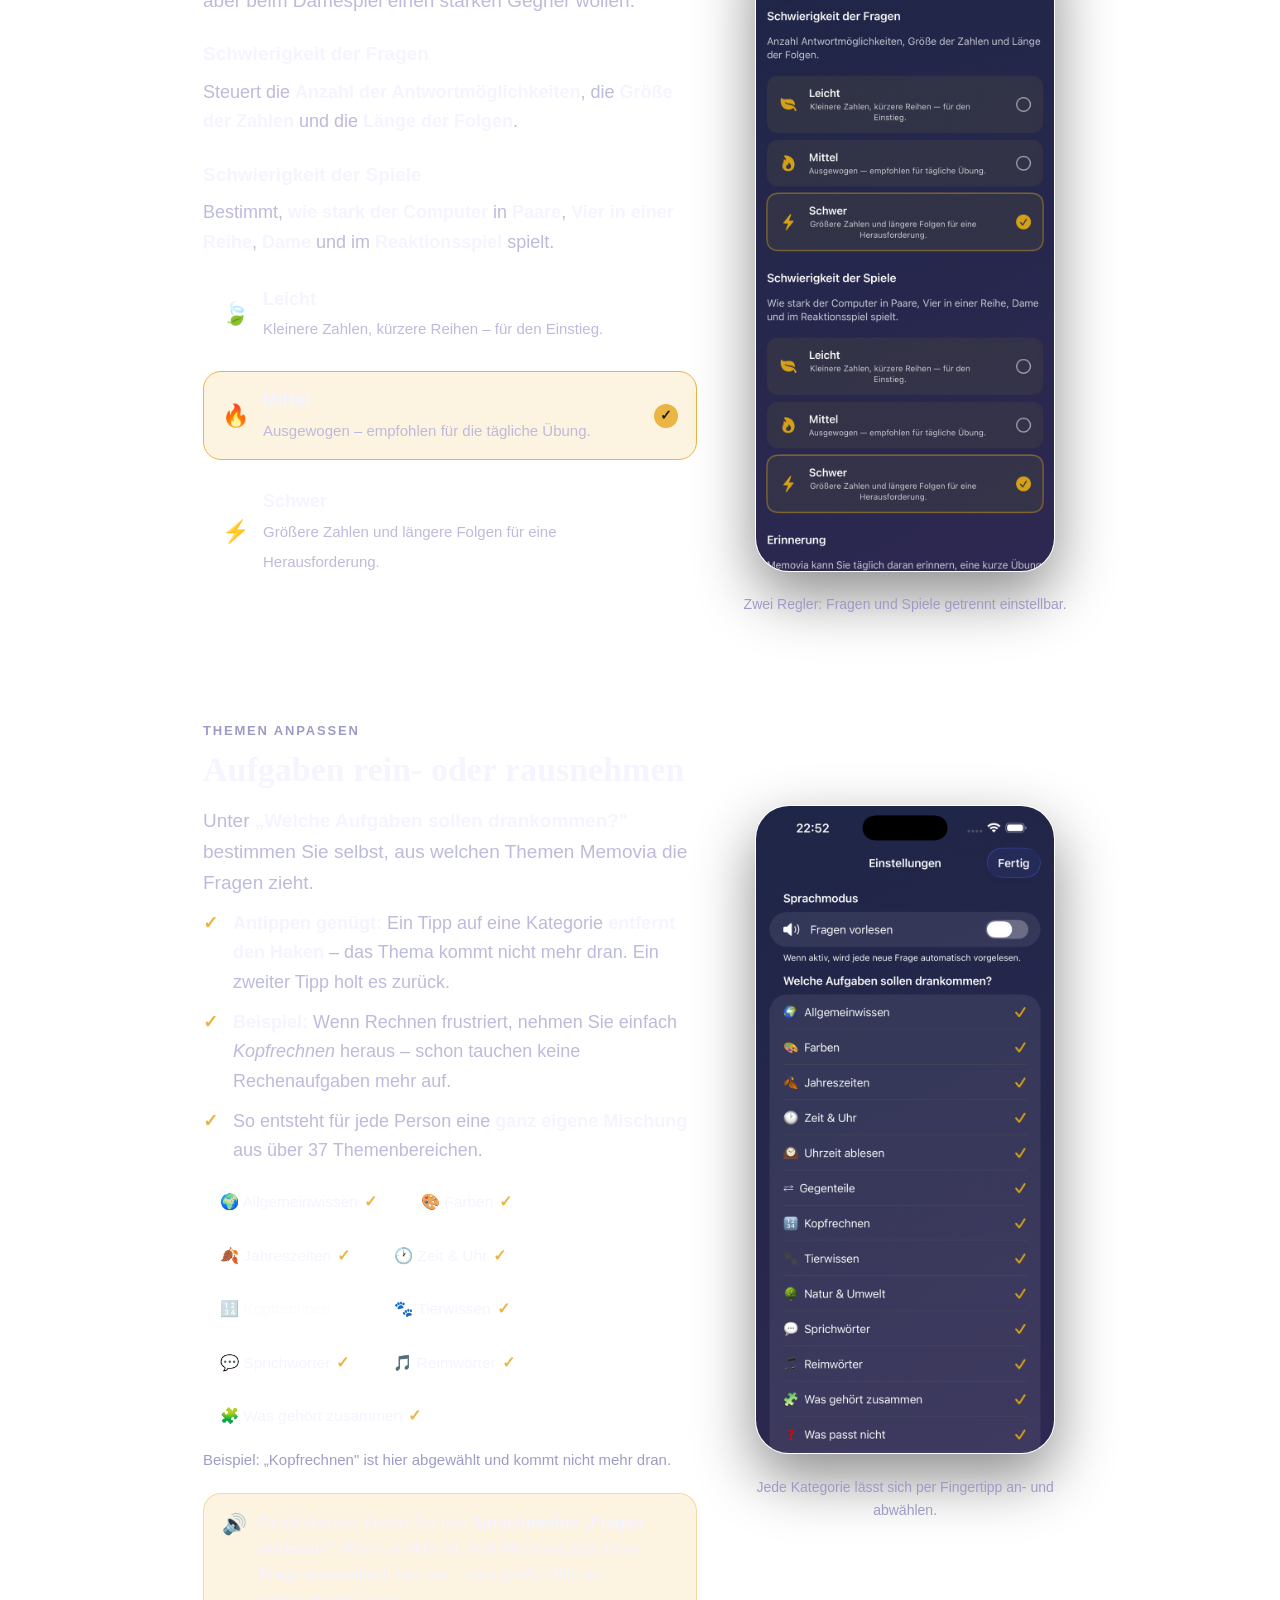
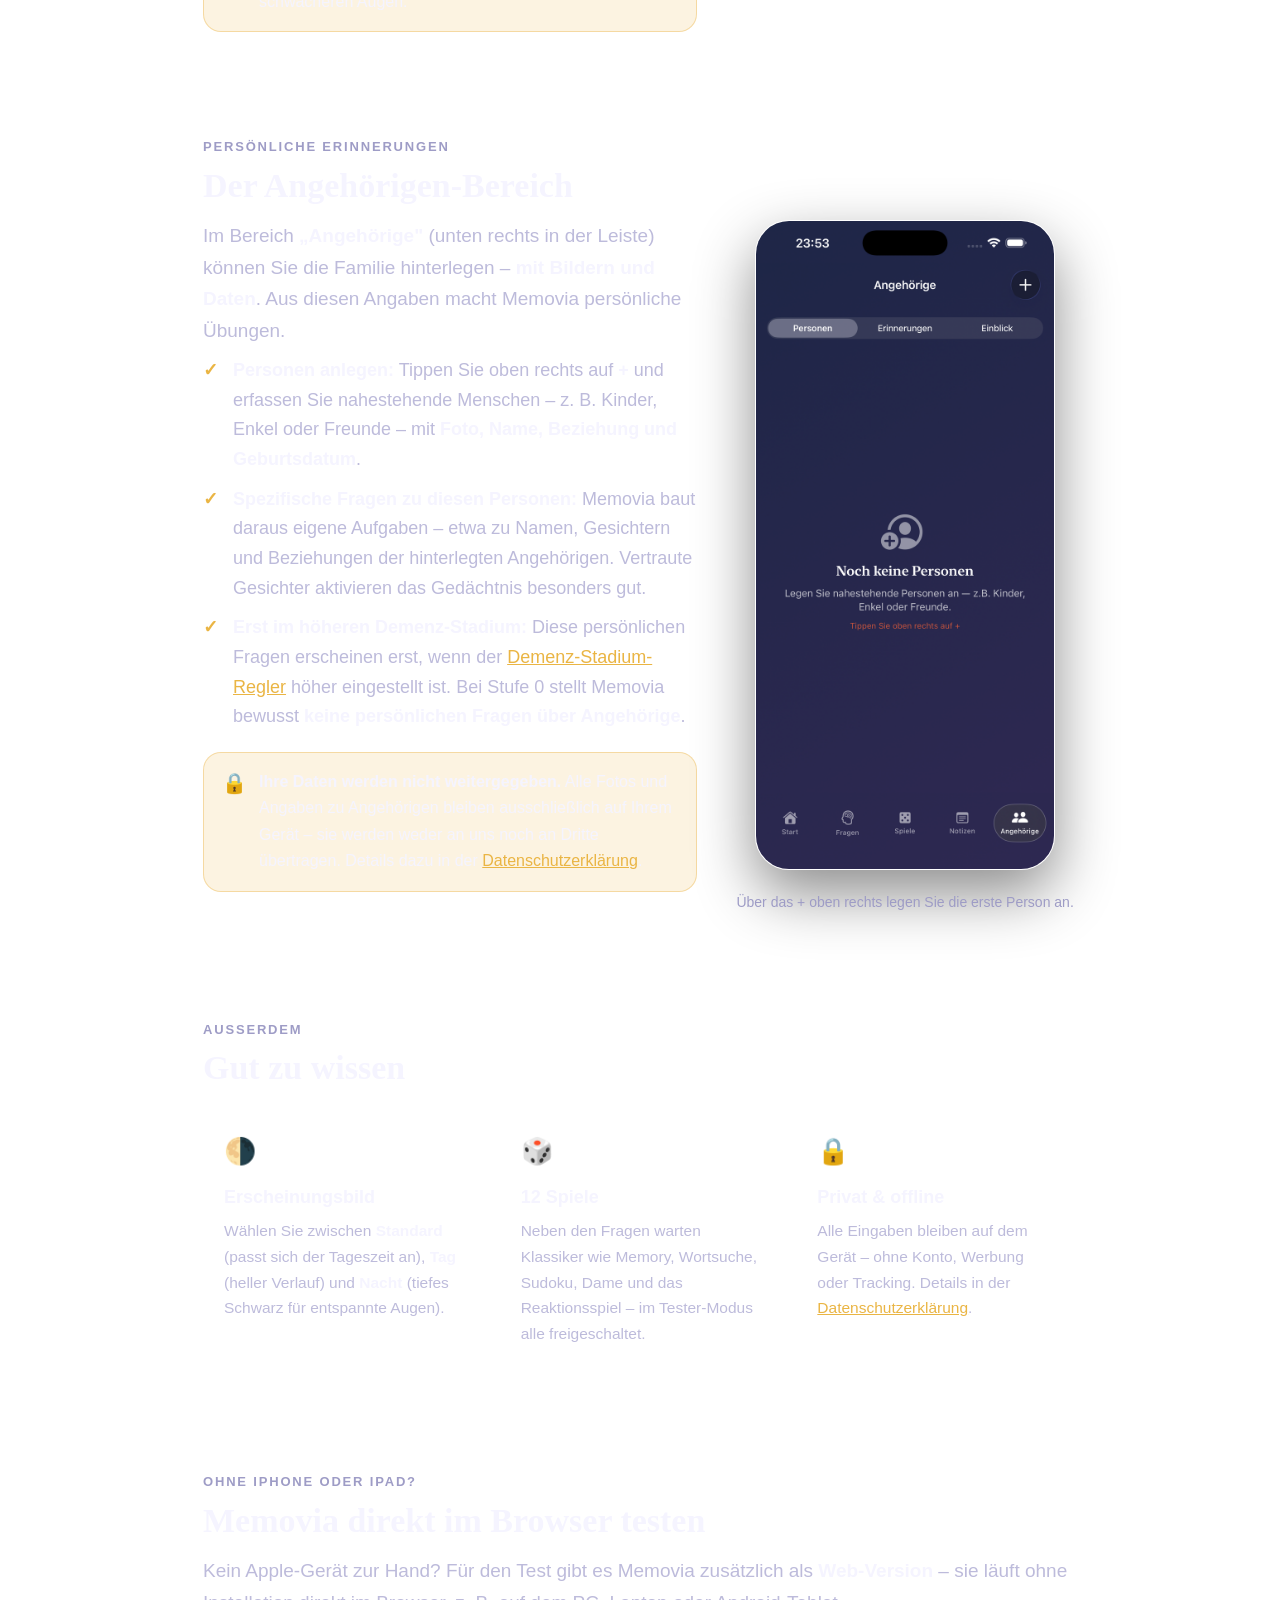
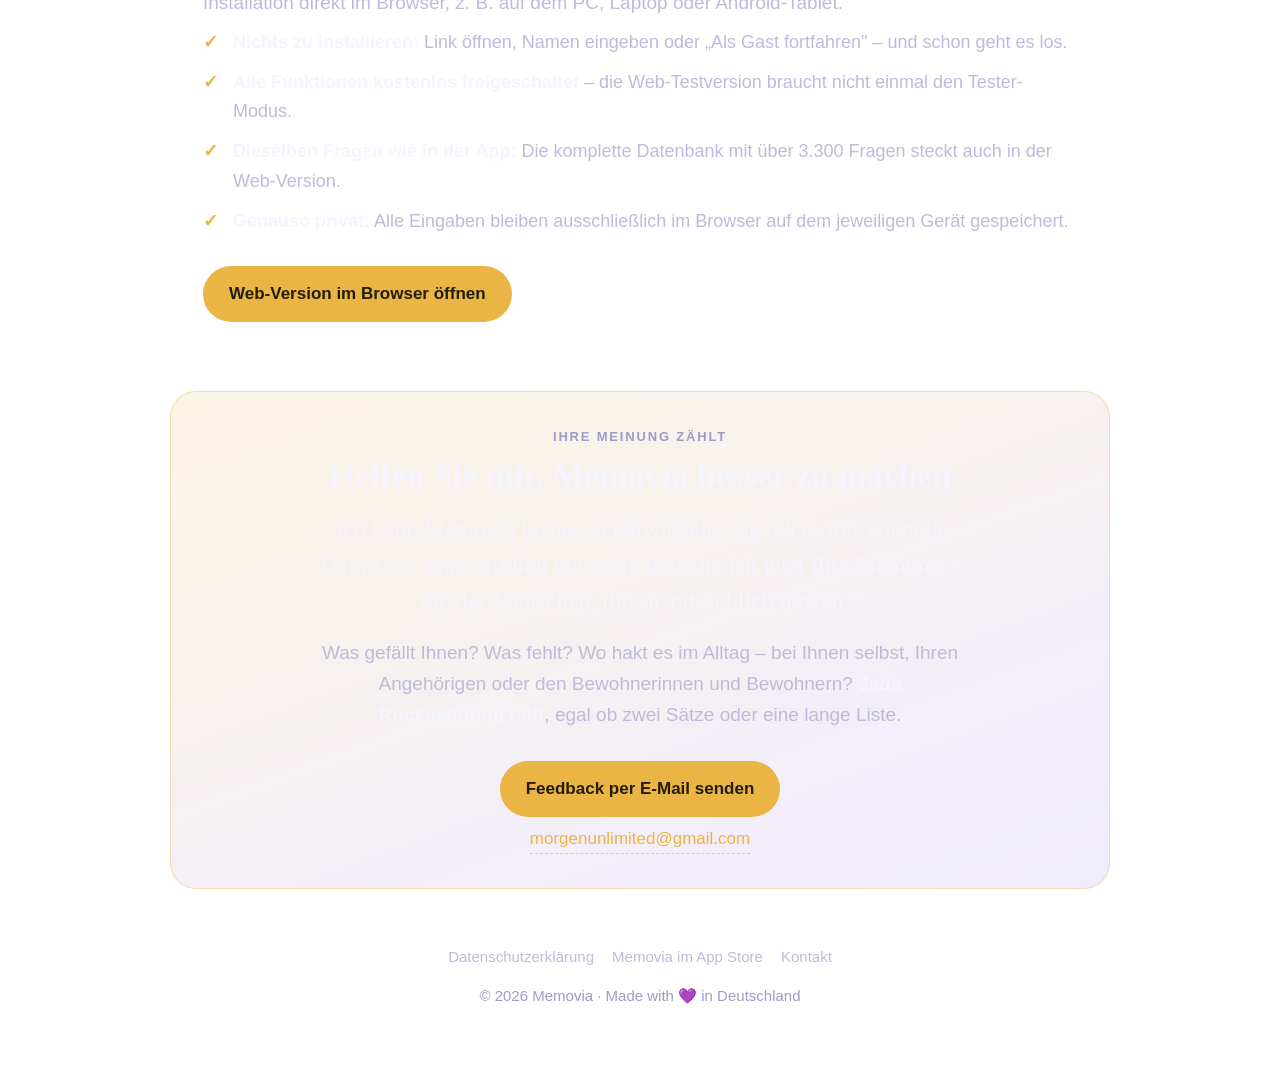
==== commit 2f3b461a: "Add files via upload" ====
--- a/anleitung.html
+++ b/anleitung.html
@@ -251,6 +251,7 @@
     Einstellungen bis zu Ihrem Feedback, das die App besser macht.</p>
     <div class="cta-row">
       <a class="btn btn-gold" href="https://apps.apple.com/de/app/id6776669353">Im App&nbsp;Store laden</a>
+      <a class="btn btn-ghost" href="web.html">Im Browser testen</a>
       <a class="btn btn-ghost" href="#feedback">Feedback senden</a>
     </div>
   </header>
@@ -521,6 +522,30 @@
     </div>
   </section>
 
+  <!-- ================= WEB-VERSION ================= -->
+  <section id="web">
+    <div class="card">
+      <span class="eyebrow">Ohne iPhone oder iPad?</span>
+      <h2>Memovia direkt im Browser testen</h2>
+      <p class="lead">Kein Apple-Gerät zur Hand? Für den Test gibt es Memovia zusätzlich als
+      <strong>Web-Version</strong> – sie läuft ohne Installation direkt im Browser, z.&nbsp;B. auf
+      dem PC, Laptop oder Android-Tablet.</p>
+      <ul class="clean">
+        <li><strong>Nichts zu installieren:</strong> Link öffnen, Namen eingeben oder „Als Gast
+        fortfahren" – und schon geht es los.</li>
+        <li><strong>Alle Funktionen kostenlos freigeschaltet</strong> – die Web-Testversion braucht
+        nicht einmal den Tester-Modus.</li>
+        <li><strong>Dieselben Fragen wie in der App:</strong> Die komplette Datenbank mit über
+        3.300 Fragen steckt auch in der Web-Version.</li>
+        <li><strong>Genauso privat:</strong> Alle Eingaben bleiben ausschließlich im Browser auf
+        dem jeweiligen Gerät gespeichert.</li>
+      </ul>
+      <div class="cta-row" style="justify-content:flex-start;">
+        <a class="btn btn-gold" href="web.html">Web-Version im Browser öffnen</a>
+      </div>
+    </div>
+  </section>
+
   <!-- ================= FEEDBACK ================= -->
   <section id="feedback">
     <div class="card feedback">
